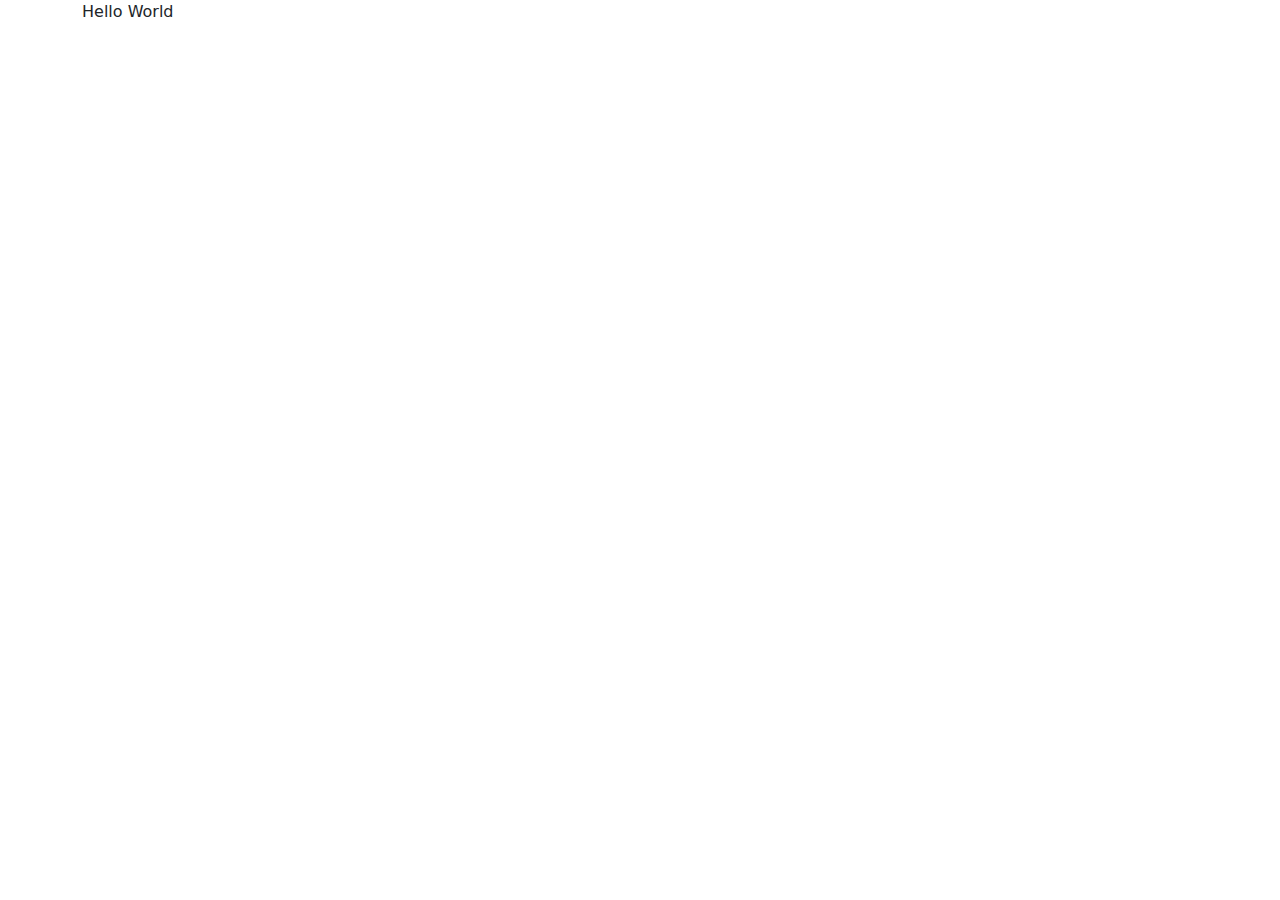
==== index.html @ d34d7aa8 "necessary files added" ====
<!DOCTYPE html>
<html lang="en">
<head>
  <meta charset="UTF-8">
  <meta http-equiv="X-UA-Compatible" content="IE=edge">
  <meta name="viewport" content="width=device-width, initial-scale=1.0">
  <title>Document</title>
  <!-- Bootstrap -->
  <link rel="stylesheet" href="./css/bootstrap.min.css">
  <!-- Custom style -->
  <link rel="stylesheet" href="./css/style.css">
  <link rel="stylesheet" href="./css/responsive.css">
</head>
<body>
  <div class="container">
    Hello World
  </div>














  <!-- jquery -->
  <!-- plugins -->
  <!-- bootstrap -->
  <script src="./js/bootstrap.bundle.min.js"></script>
  <!-- custom js -->
</body>
</html>
---- css/style.css ----
@import url('https://fonts.googleapis.com/css2?family=Montserrat:wght@100;200;300;400;500;600;700;800;900&display=swap');
:root{

}

/* ================================================================================================= Common Css */
/* section title */
/* product box */


/* ================================================================================================= Navigation */

/* ================================================================================================= Hero */


/* ================================================================================================= Offer */





/* ================================================================================================= Article */
---- css/responsive.css ----
@media(max-width:1023px){

}

@media(max-width:990px){
    
}
@media(max-width:767px){
    
}
@media(max-width:576px){
    
}
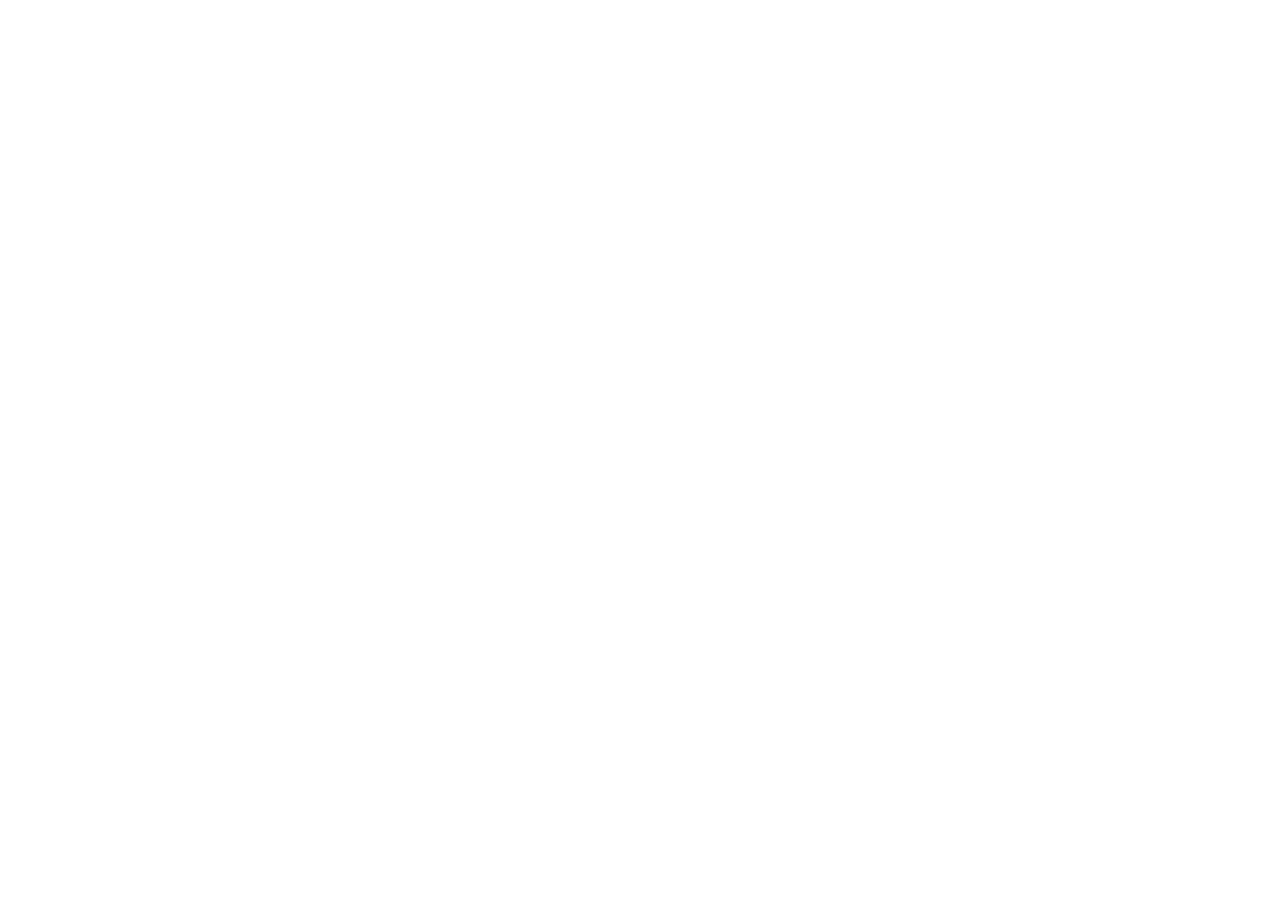
==== commit 23781105: "common section design" ====
--- a/index.html
+++ b/index.html
@@ -7,14 +7,20 @@
   <title>Document</title>
   <!-- Bootstrap -->
   <link rel="stylesheet" href="./css/bootstrap.min.css">
+  <!-- Font awesome -->
+  <link rel="stylesheet" href="https://cdnjs.cloudflare.com/ajax/libs/font-awesome/6.4.0/css/all.min.css" integrity="sha512-iecdLmaskl7CVkqkXNQ/ZH/XLlvWZOJyj7Yy7tcenmpD1ypASozpmT/E0iPtmFIB46ZmdtAc9eNBvH0H/ZpiBw==" crossorigin="anonymous" referrerpolicy="no-referrer" />
   <!-- Custom style -->
   <link rel="stylesheet" href="./css/style.css">
   <link rel="stylesheet" href="./css/responsive.css">
 </head>
 <body>
-  <div class="container">
-    Hello World
+ <div class="container mt-5">
+  <div class="row">
+    <div class="col-lg-3 col-md-6 col-12">
+      
+    </div>
   </div>
+ </div>
 
 
 
--- a/css/style.css
+++ b/css/style.css
@@ -1,11 +1,189 @@
 @import url('https://fonts.googleapis.com/css2?family=Montserrat:wght@100;200;300;400;500;600;700;800;900&display=swap');
 :root{
-
-}
-
+--primary-color: #555555;
+--backgraound-light-color: #eeefff;
+--default-orange: #fc4733;
+--default-blue: #2e3192;
+--para-color: #555555;
+--black: #000000;
+--btn-hover:#191818;
+--white:#fff;
+--section-title-color: #464646;
+
+
+}
+html{
+    font-size: 62.5%;
+
+}
+body{
+    margin: 0;
+    padding: 0;
+    font-family: 'Montserrat', sans-serif;
+    box-sizing: border-box;
+}
+h2{
+    font-size: 2.6rem;
+    font-weight: 700;
+
+}
+p{
+    font-size: 1.6rem;
+    color: var(--para-color);
+    font-weight: 400;
+    line-height: 2.4rem;
+
+}
+img{
+    max-width: 100%;
+    width: 100%;
+}
+a{
+    text-decoration: none;
+    color: var(--section-title-color);
+}
 /* ================================================================================================= Common Css */
+/* common button */
+.btn{
+    color: #fff;
+    font-weight: 400;
+    padding: 1.8rem 2.5rem;
+    background: var(--default-blue);
+    border: none;
+    border-radius: 0;
+    font-size: 1.4rem;
+    text-transform: uppercase;
+    display: inline-block;
+}
+
+.btn:hover{
+    background-color: var(--btn-hover);
+    color: #fff;
+}
+/* blog button */
 /* section title */
+.section-title{
+    position: relative;
+}
+.section-title:after {
+    position: absolute;
+    content: "";
+    width: 100%;
+    height: 1px;
+    background: #cccccc;
+    left: 0%;
+    top: 50%;
+}
+.section-title-content{
+    max-width: 55rem;
+    margin: 0 auto;
+    background: #fff;
+    z-index: 999;
+    position: relative;
+}
+.section-title-content h2 {
+    text-transform: uppercase;
+    font-size: 2.6rem;
+    font-weight: 700;
+    color: var(--section-title-color);
+}
+.section-title-content p{
+    font-size: 1.4rem;
+}
 /* product box */
+.product-image{
+    position: relative;
+}
+.product-badge {
+    background: orange;
+    height: 5.5rem;
+    width: 5.5rem;
+    color: #fff;
+    display: flex;
+    flex-direction: column;
+    align-items: center;
+    justify-content: center;
+    font-size: 1.4rem;
+    line-height: 2.6rem;
+    position: absolute;
+    top: 0;
+    left: 0;
+}
+.product-name h4 a {
+    font-size: 1.8rem;
+    font-weight: 500;
+}
+
+.product-details-container {
+    margin-top: 2.5rem;
+}
+
+.product-details {
+    margin-top: 1.5rem;
+}
+
+.product-details span {
+    font-size: 1.4rem;
+}
+
+.product-details h5 {
+    font-size: 1.4rem;
+    font-weight: 700;
+    color: #fc4733;
+}
+
+/* product overlay */
+.product-overlay {
+    position: absolute;
+    top: 0;
+    bottom: 0;
+    left: 0;
+    display: flex;
+    justify-content: 0;
+    width: 100%;
+    height: 100%;
+    background: #ffffffad;
+    visibility: hidden;
+    opacity: 0;
+    transition: .5s;
+   
+}
+
+
+
+.overlay-content {
+    width: 100%;
+    display: flex;
+    flex-direction: column;
+    align-items: center;
+    justify-content: center;
+}
+
+a.product-btn {
+    display: flex;
+    color: #fff;
+    background: var(--default-blue);
+    width: 120px;
+    height: 36px;
+    align-self: center;
+    align-items: center;
+    justify-content: center;
+    margin: .5rem 0;
+    z-index: 99;
+    transition: .3s;
+}
+a.product-btn.product-detail-btn{
+    background: #191818;
+}
+.product-box:hover .product-overlay{
+visibility: visible;
+opacity: 1;
+}
+.product-box:hover .product-badge{
+    visibility: hidden;
+    opacity: 0;
+
+}
 
 
 /* ================================================================================================= Navigation */
--- a/css/responsive.css
+++ b/css/responsive.css
@@ -2,7 +2,7 @@
 
 }
 
-@media(max-width:990px){
+@media(max-width:991px){
     
 }
 @media(max-width:767px){
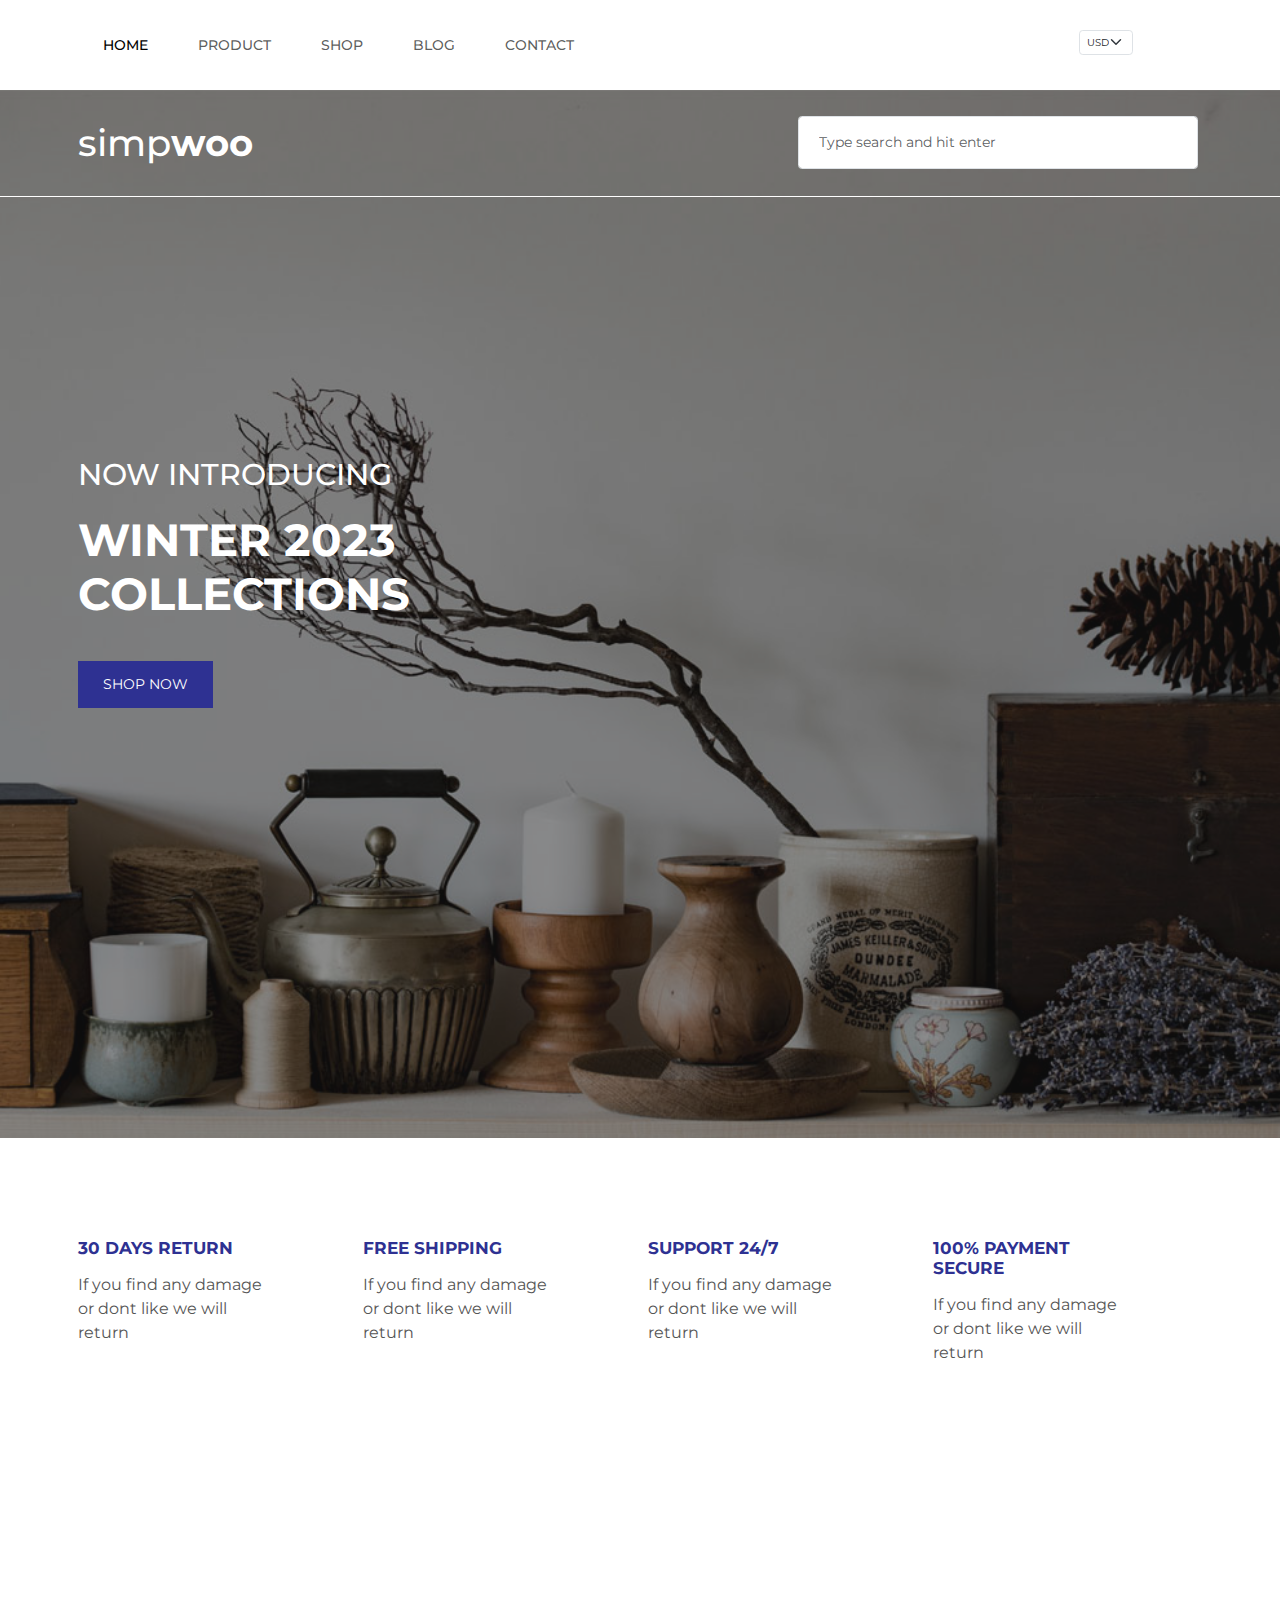
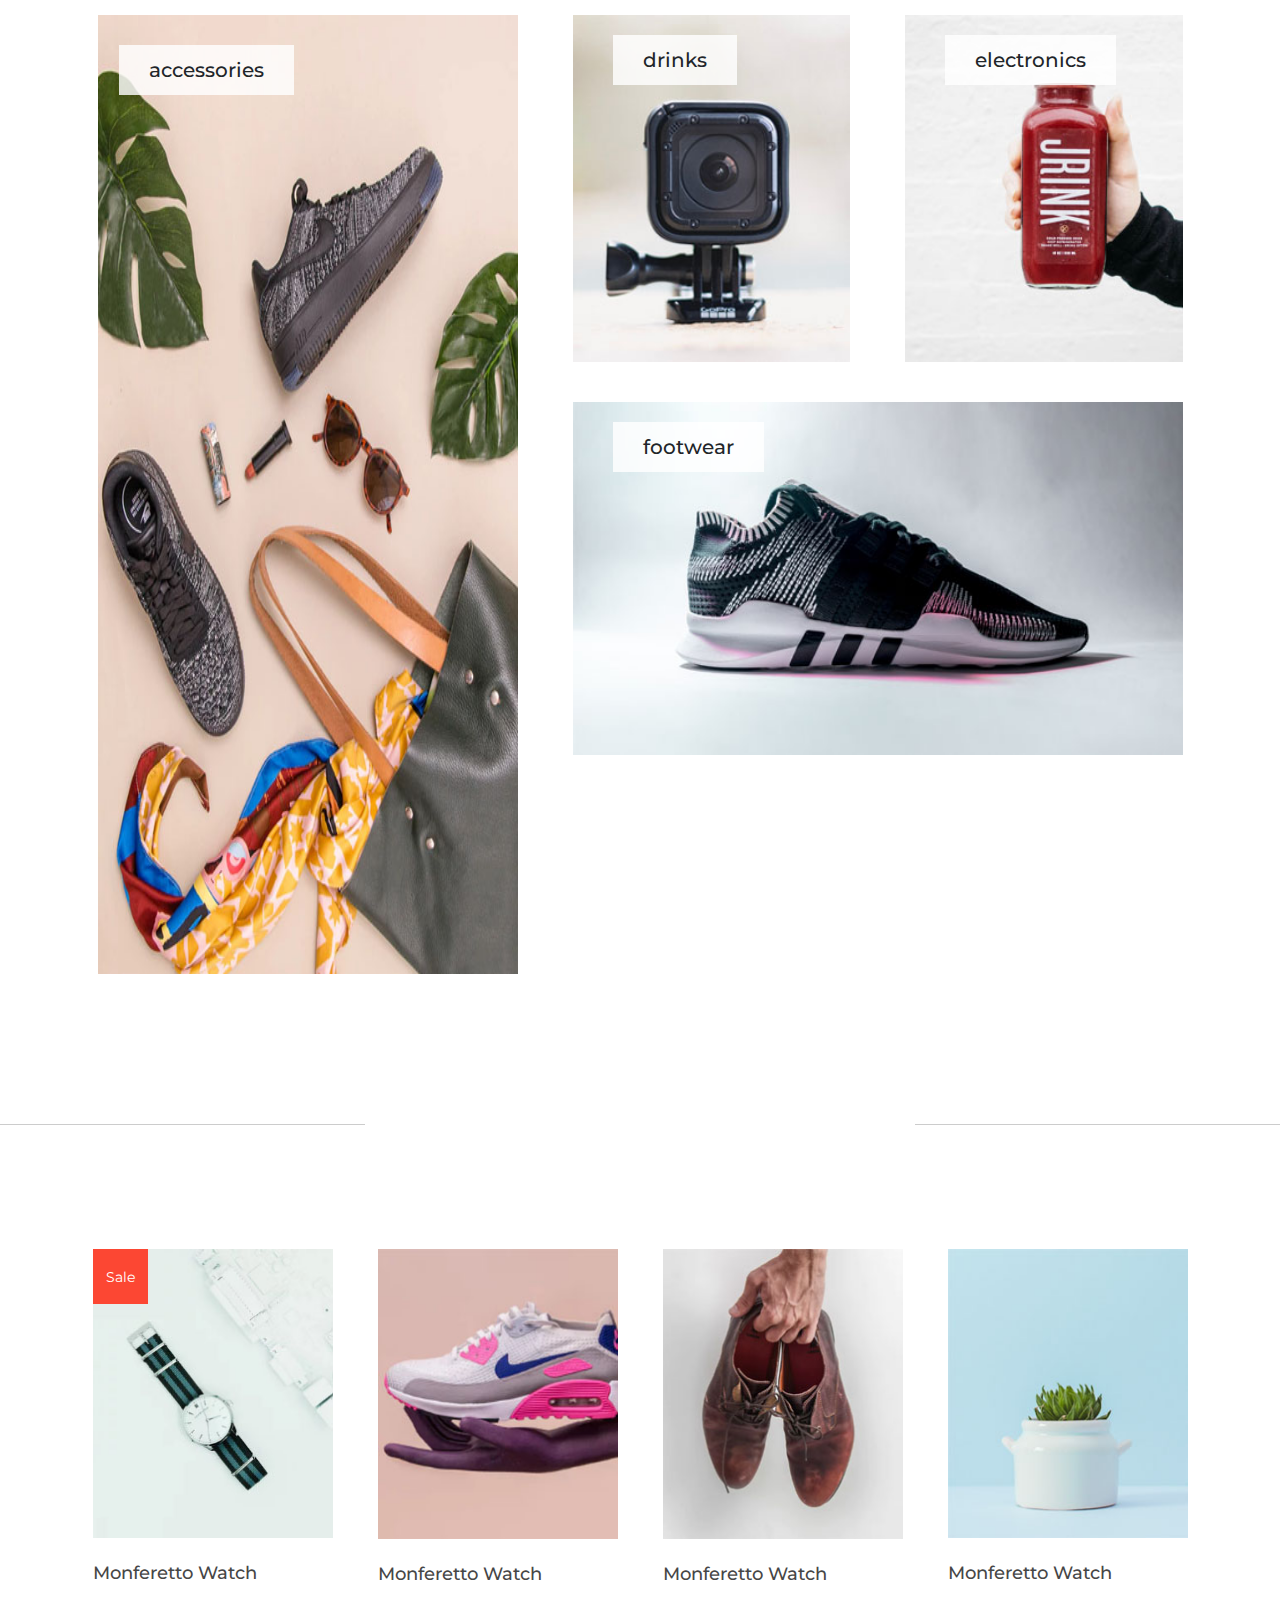
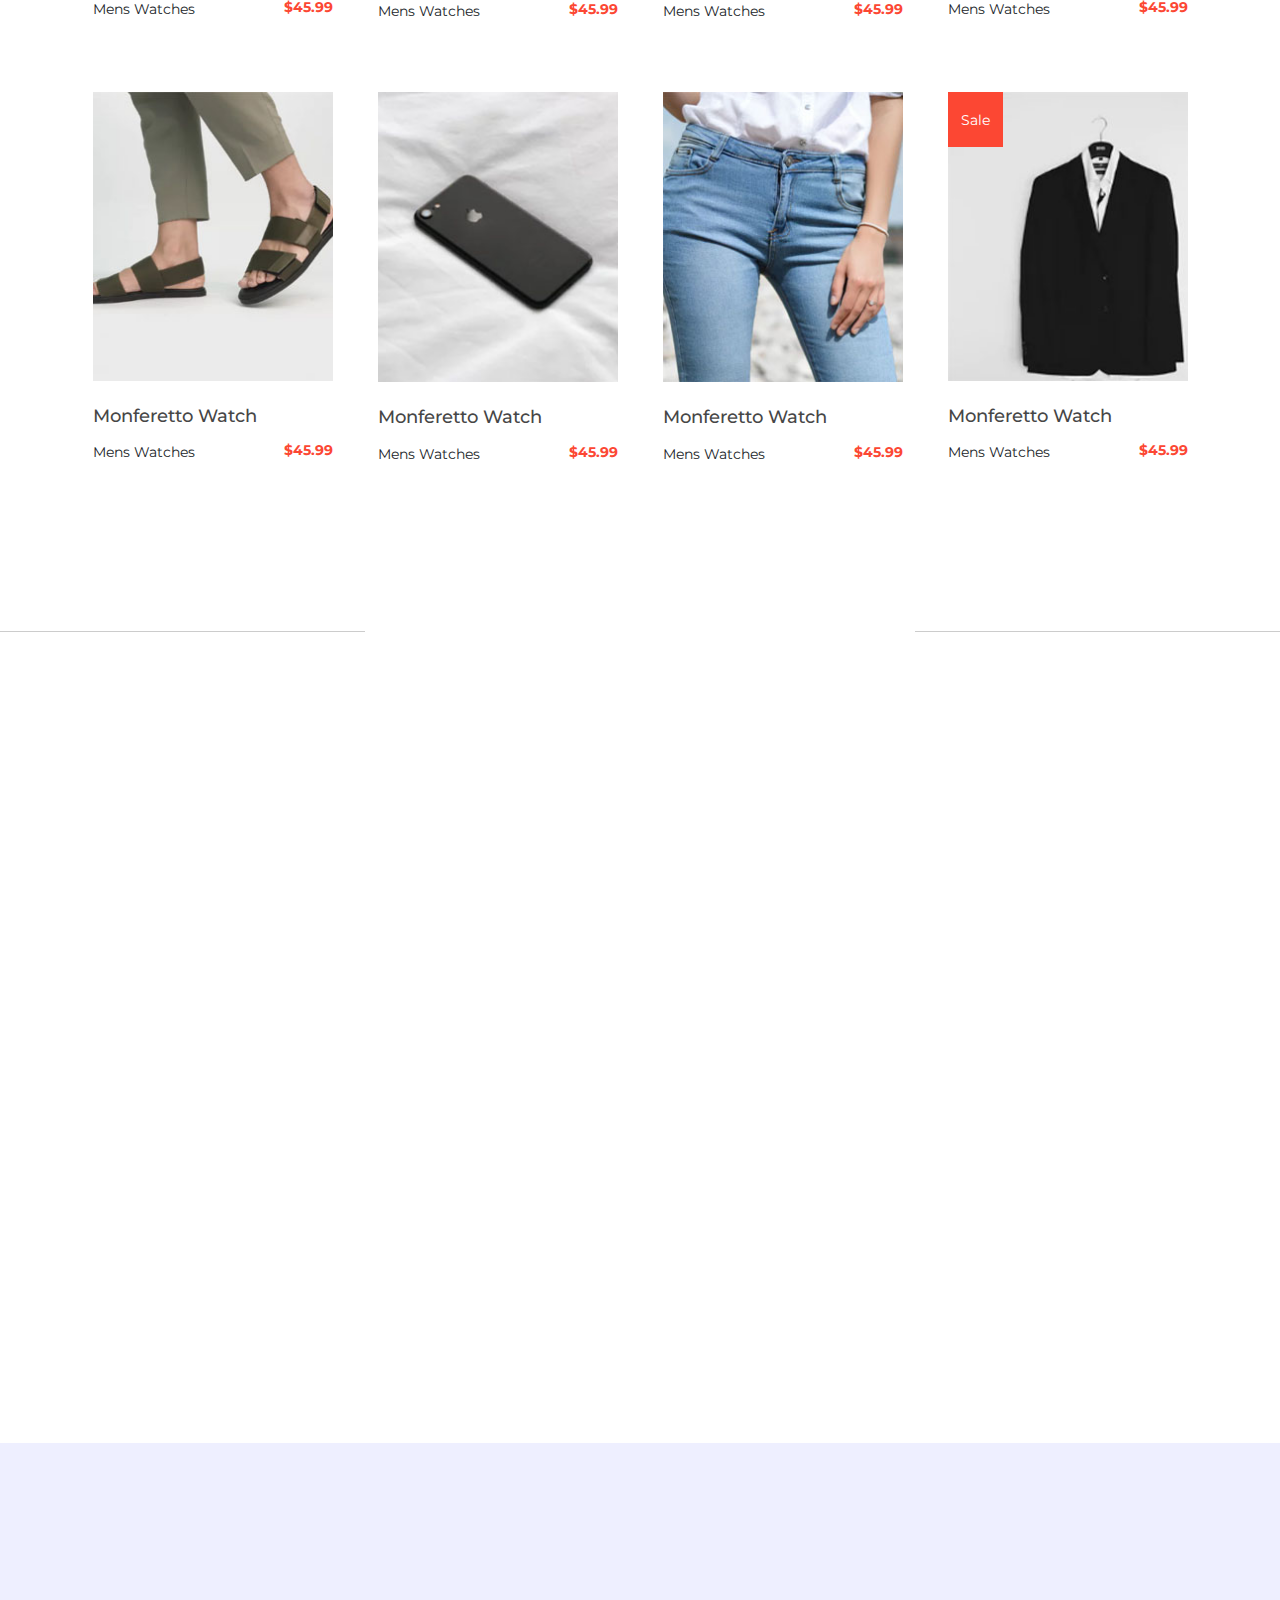
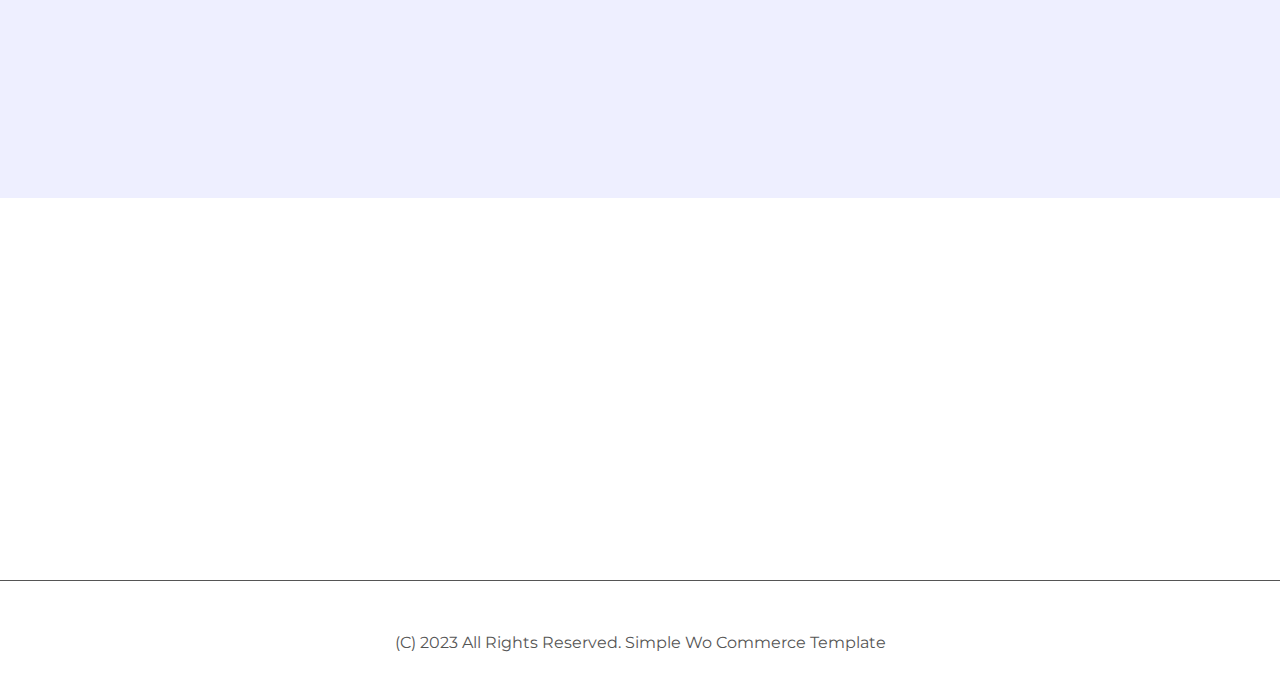
==== commit b5ab2df8: "home page done" ====
--- a/index.html
+++ b/index.html
@@ -9,25 +9,711 @@
   <link rel="stylesheet" href="./css/bootstrap.min.css">
   <!-- Font awesome -->
   <link rel="stylesheet" href="https://cdnjs.cloudflare.com/ajax/libs/font-awesome/6.4.0/css/all.min.css" integrity="sha512-iecdLmaskl7CVkqkXNQ/ZH/XLlvWZOJyj7Yy7tcenmpD1ypASozpmT/E0iPtmFIB46ZmdtAc9eNBvH0H/ZpiBw==" crossorigin="anonymous" referrerpolicy="no-referrer" />
+   <!-- animate -->
+   <link rel="stylesheet" href="./css/animate.min.css">
   <!-- Custom style -->
+ 
   <link rel="stylesheet" href="./css/style.css">
   <link rel="stylesheet" href="./css/responsive.css">
 </head>
 <body>
- <div class="container mt-5">
-  <div class="row">
-    <div class="col-lg-3 col-md-6 col-12">
-      
+  <header class="header">
+    <nav class="navbar navbar-expand-lg">
+      <div class="container header-container">
+        <div class="logo mobile-logo">
+          <a href="index.html">simp
+            <span>woo
+            </span>
+          </a>
+        </div>
+      
+        <button class="navbar-toggler" type="button" data-bs-toggle="offcanvas" data-bs-target="#offcanvasExample" aria-controls="navbarSupportedContent" aria-expanded="false" aria-label="Toggle navigation">
+          <span class="navbar-toggler-icon"></span>
+        </button>
+        <!-- Off canvus -->
+        <div class="offcanvas offcanvas-start" tabindex="-1" id="offcanvasExample" aria-labelledby="offcanvasExampleLabel">
+          <div class="offcanvas-header">
+            
+            <div class="logo canvas-logo">
+              <a href="index.html">simp
+                <span>woo
+                </span>
+              </a>
+            </div>
+            <button type="button" class="btn-close" data-bs-dismiss="offcanvas" aria-label="Close"></button>
+          </div> <!--canvas header end-->
+          <div class="offcanvas-body">
+            
+
+
+            <ul class="navbar-nav mb-2 mb-lg-0">
+              <li class="nav-item">
+                <a class="nav-link active" aria-current="page" href="#">Home</a>
+              </li>
+              <li class="nav-item">
+                <a class="nav-link" aria-current="page" href="#">product</a>
+              </li>
+              <li class="nav-item">
+                <a class="nav-link" aria-current="page" href="#">shop</a>
+              </li>
+              <li class="nav-item">
+                <a class="nav-link" aria-current="page" href="#">blog</a>
+              </li>
+              <li class="nav-item">
+                <a class="nav-link" aria-current="page" href="#">contact</a>
+              </li>
+             </ul>
+             <div class="menu-right">
+              <ul class="menu-right-links d-flex">
+                <li><a href="#">
+                  <form>
+                    <select class="form-select" aria-label="Default select example">
+                      <option selected>USD</option>
+                      <option value="1">BDT</option>
+                      <option value="2">EUR</option>
+                      <option value="3">INR</option>
+                    </select>
+                  </form>
+                </a></li>
+                <li><a href="#">
+                  <i class="fa-solid fa-user"></i>
+                </a></li>
+                <li><a href="#">
+                  <i class="fa-brands fa-gratipay" style="color: #dd59ad;"></i>
+                </a></li>
+                <li><a href="#">
+                  <i class="fa-solid fa-bag-shopping" style="color: #000000;"></i>
+                </a></li>
+              </ul>
+  
+             </div>
+            
+          </div> <!--off canvus body-->
+        </div>
+        <!-- Off canvus -->
+        
+      </div>
+    </nav>
+  </header>
+ 
+<!-- ==========Hero Section ================================================================================================================================== ===================================================================================================================================================================-->
+
+<section class="hero-section">
+  <div class="hero-top-section">
+    <div class="container">
+      <div class="hero-top d-flex justify-content-between flex-sm-column flex-md-row">
+        <div class="logo">
+          <a href="index.html">simp
+            <span>woo
+            </span>
+          </a>
+        </div>
+        <div class="search-widget">
+          <form>
+            <input class="form-control me-2" type="search" placeholder="Type search and hit enter" aria-label="Search">
+          </form>
+        </div>
+      </div> <!--hero top-->
+      </div> <!--container-->
+    </div><!--hero top section-->
+    <div class="hero-bottom">
+      <div class="container">
+        <div class="row">
+          <div class="col-lg-7 col-10">
+            <h2 class="wow animate__fadeInUp" data-wow-duration="1s">NOW INTRODUCING
+            </h2>
+            <h1 class="wow animate__fadeInUp" data-wow-duration="1.5s">WINTER 2023 COLLECTIONS
+            </h1>
+            <a class="wow animate__fadeInUp btn" data-wow-duration="1.8s" href="#" class="btn">Shop now
+            </a>
+          </div>
+        </div>
+      </div>
+    </div> 
+    <!--hero bottom-->
+  </div>
+  <!--container-->
+</section>
+
+<!-- ==========offer Section ================================================================================================================================== ===================================================================================================================================================================-->
+<section class="offer-section padding-up-down">
+  <div class="container">
+    <div class="row">
+      <div class="col-lg-3 col-md-6 col-12">
+        <div class="offer-content">
+          <h3>30 days return</h3>
+          <p>
+            If you find any damage or
+            dont like we will return
+          </p>
+        </div>
+      </div> <!--col-->
+      <div class="col-lg-3 col-md-6 col-12">
+        <div class="offer-content">
+          <h3>FREE SHIPPING</h3>
+          <p>
+            If you find any damage or
+            dont like we will return
+          </p>
+        </div>
+      </div> <!--col-->
+      <div class="col-lg-3 col-md-6 col-12">
+        <div class="offer-content">
+          <h3>SUPPORT 24/7
+          </h3>
+          <p>
+            If you find any damage or
+            dont like we will return
+          </p>
+        </div>
+      </div> <!--col-->
+      <div class="col-lg-3 col-md-6 col-12">
+        <div class="offer-content">
+          <h3>100% PAYMENT SECURE
+          </h3>
+          <p>
+            If you find any damage or
+            dont like we will return
+          </p>
+        </div>
+      </div> <!--col-->
+    </div> <!--row-->
+
+  </div>
+</section>
+
+<!-- ==========catagory Section ================================================================================================================================== ===================================================================================================================================================================-->
+<section class="catagory-section padding-up-down">
+  <div class="container">
+    <div class="row">
+      <div class="col-lg-5 col-md-6 col-12">
+        <div class="catagory-image-1">
+          <img src="./images/index.jpg" alt="">
+          <div class="catagory-name">
+            <span>accessories</span>
+          </div>
+        </div>
+        
+        
+      </div> <!--col-->
+      <div class="col-lg-7 col-12">
+        
+        <div class="row">
+          <div class="col-lg-6 col-12">
+            <div class="catagory-image-2">
+              <img src="./images/catagory-3.jpg" alt="">
+              <div class="catagory-name-2">
+                <span>drinks</span>
+              </div>
+            </div>
+
+          </div>
+          <div class="col-lg-6 col-12">
+            <div class="catagory-image-3">
+              <img src="./images/catagory-image-2.jpg" alt="">
+              <div class="catagory-name-3">
+                <span>electronics</span>
+              </div>
+            </div>
+            
+          </div>
+        </div><!--row-->
+        <div class="catagory-image-4">
+          <img src="./images/catagory-4.jpg" alt="">
+          <div class="catagory-name-4">
+            <span>footwear</span>
+          </div>
+        </div>
+      </div>
     </div>
   </div>
- </div>
-
-
-
-
-
-
-
+</section>
+
+
+<!-- ==========Items Section ================================================================================================================================== ===================================================================================================================================================================-->
+<section class="item-section">
+  <div class="section-title text-center">
+    <div class="section-title-content">
+      <h2 class="wow animate__fadeInUp" data-wow-duration="1.5s">top trending items of week</h2>
+    <p class="wow animate__fadeInUp" data-wow-duration="1.5s" data-wow-delay=".5s">check this weeks top selling items for sale</p>
+    </div>
+   </div> <!--section title-->
+   <div class="container">
+    <div class="row">
+      <div class="col-lg-3 col-md-4 col-sm-6">
+        <div class="product-box">
+          <div class="product-image">
+            <img src="./images/product-image/watch.jpg" alt="">
+            <div class="product-badge">
+              <span>
+                Sale
+              </span>
+              <i class="fa-solid fa-tag"></i>
+          </div> <!--badge-->
+           <!-- product overlay start -->
+         <div class="product-overlay">
+          <div class="overlay-content">
+            <a href="#" class="product-btn product-detail-btn">view more</a>
+            <a href="#" class="product-btn">Add to cart</a>
+          </div>
+         </div>
+         <!-- product overlay end -->
+          </div> <!--product image-->
+        
+          
+          <div class="product-details-container">
+            <div class="product-name">
+              <h4>
+                <a href="#">
+                  Monferetto Watch
+                </a>
+              </h4>
+            </div>
+            <div class="product-details d-flex justify-content-between">
+              <span>Mens Watches</span>
+              <h5>$45.99</h5>
+            </div>
+      
+          </div>
+        </div> <!--product box-->
+      </div> <!--col-->
+      <div class="col-lg-3 col-md-4 col-sm-6">
+        <div class="product-box">
+          <div class="product-image">
+            <img src="./images/product-image/shoe-in-hand.jpg" alt="">
+           
+           <!-- product overlay start -->
+         <div class="product-overlay">
+          <div class="overlay-content">
+            <a href="#" class="product-btn product-detail-btn">view more</a>
+            <a href="#" class="product-btn">Add to cart</a>
+          </div>
+         </div>
+         <!-- product overlay end -->
+          </div> <!--product image-->
+        
+          
+          <div class="product-details-container">
+            <div class="product-name">
+              <h4>
+                <a href="#">
+                  Monferetto Watch
+                </a>
+              </h4>
+            </div>
+            <div class="product-details d-flex justify-content-between">
+              <span>Mens Watches</span>
+              <h5>$45.99</h5>
+            </div>
+      
+          </div>
+        </div> <!--product box-->
+      </div> <!--col-->
+      <div class="col-lg-3 col-md-4 col-sm-6">
+        <div class="product-box">
+          <div class="product-image">
+            <img src="./images/product-image/shoe.jpg" alt="">
+            
+           <!-- product overlay start -->
+         <div class="product-overlay">
+          <div class="overlay-content">
+            <a href="#" class="product-btn product-detail-btn">view more</a>
+            <a href="#" class="product-btn">Add to cart</a>
+          </div>
+         </div>
+         <!-- product overlay end -->
+          </div> <!--product image-->
+        
+          
+          <div class="product-details-container">
+            <div class="product-name">
+              <h4>
+                <a href="#">
+                  Monferetto Watch
+                </a>
+              </h4>
+            </div>
+            <div class="product-details d-flex justify-content-between">
+              <span>Mens Watches</span>
+              <h5>$45.99</h5>
+            </div>
+      
+          </div>
+        </div> <!--product box-->
+      </div> <!--col-->
+      <div class="col-lg-3 col-md-4 col-sm-6">
+        <div class="product-box">
+          <div class="product-image">
+            <img src="./images/product-image/plant.jpg" alt="">
+            
+           <!-- product overlay start -->
+         <div class="product-overlay">
+          <div class="overlay-content">
+            <a href="#" class="product-btn product-detail-btn">view more</a>
+            <a href="#" class="product-btn">Add to cart</a>
+          </div>
+         </div>
+         <!-- product overlay end -->
+          </div> <!--product image-->
+        
+          
+          <div class="product-details-container">
+            <div class="product-name">
+              <h4>
+                <a href="#">
+                  Monferetto Watch
+                </a>
+              </h4>
+            </div>
+            <div class="product-details d-flex justify-content-between">
+              <span>Mens Watches</span>
+              <h5>$45.99</h5>
+            </div>
+      
+          </div>
+        </div> <!--product box-->
+      </div> <!--col-->
+      <div class="col-lg-3 col-md-4 col-sm-6">
+        <div class="product-box">
+          <div class="product-image">
+            <img src="./images/product-image/sandel.jpg" alt="">
+            
+           <!-- product overlay start -->
+         <div class="product-overlay">
+          <div class="overlay-content">
+            <a href="#" class="product-btn product-detail-btn">view more</a>
+            <a href="#" class="product-btn">Add to cart</a>
+          </div>
+         </div>
+         <!-- product overlay end -->
+          </div> <!--product image-->
+        
+          
+          <div class="product-details-container">
+            <div class="product-name">
+              <h4>
+                <a href="#">
+                  Monferetto Watch
+                </a>
+              </h4>
+            </div>
+            <div class="product-details d-flex justify-content-between">
+              <span>Mens Watches</span>
+              <h5>$45.99</h5>
+            </div>
+      
+          </div>
+        </div> <!--product box-->
+      </div> <!--col-->
+      <div class="col-lg-3 col-md-4 col-sm-6">
+        <div class="product-box">
+          <div class="product-image">
+            <img src="./images/product-image/iphone.jpg" alt="">
+            
+           <!-- product overlay start -->
+         <div class="product-overlay">
+          <div class="overlay-content">
+            <a href="#" class="product-btn product-detail-btn">view more</a>
+            <a href="#" class="product-btn">Add to cart</a>
+          </div>
+         </div>
+         <!-- product overlay end -->
+          </div> <!--product image-->
+        
+          
+          <div class="product-details-container">
+            <div class="product-name">
+              <h4>
+                <a href="#">
+                  Monferetto Watch
+                </a>
+              </h4>
+            </div>
+            <div class="product-details d-flex justify-content-between">
+              <span>Mens Watches</span>
+              <h5>$45.99</h5>
+            </div>
+      
+          </div>
+        </div> <!--product box-->
+      </div> <!--col-->
+      <div class="col-lg-3 col-md-4 col-sm-6">
+        <div class="product-box">
+          <div class="product-image">
+            <img src="./images/product-image/denim.jpg" alt="">
+            
+           <!-- product overlay start -->
+         <div class="product-overlay">
+          <div class="overlay-content">
+            <a href="#" class="product-btn product-detail-btn">view more</a>
+            <a href="#" class="product-btn">Add to cart</a>
+          </div>
+         </div>
+         <!-- product overlay end -->
+          </div> <!--product image-->
+        
+          
+          <div class="product-details-container">
+            <div class="product-name">
+              <h4>
+                <a href="#">
+                  Monferetto Watch
+                </a>
+              </h4>
+            </div>
+            <div class="product-details d-flex justify-content-between">
+              <span>Mens Watches</span>
+              <h5>$45.99</h5>
+            </div>
+      
+          </div>
+        </div> <!--product box-->
+      </div> <!--col-->
+      <div class="col-lg-3 col-md-4 col-sm-6">
+        <div class="product-box">
+          <div class="product-image">
+            <img src="./images/product-image/black-coat.jpg" alt="">
+            <div class="product-badge">
+              <span>
+                Sale
+              </span>
+              <i class="fa-solid fa-tag"></i>
+          </div> <!--badge-->
+           <!-- product overlay start -->
+         <div class="product-overlay">
+          <div class="overlay-content">
+            <a href="#" class="product-btn product-detail-btn">view more</a>
+            <a href="#" class="product-btn">Add to cart</a>
+          </div>
+         </div>
+         <!-- product overlay end -->
+          </div> <!--product image-->
+        
+          
+          <div class="product-details-container">
+            <div class="product-name">
+              <h4>
+                <a href="#">
+                  Monferetto Watch
+                </a>
+              </h4>
+            </div>
+            <div class="product-details d-flex justify-content-between">
+              <span>Mens Watches</span>
+              <h5>$45.99</h5>
+            </div>
+      
+          </div>
+        </div> <!--product box-->
+      </div> <!--col-->
+    </div> <!--row-->
+
+   </div> <!--container-->
+</section>
+
+<!-- ==========catagory Section ================================================================================================================================== ===================================================================================================================================================================-->
+<section class="article-section padding-up-down">
+  <div class="section-title text-center">
+    <div class="section-title-content">
+      <h2 class="wow animate__fadeInUp" data-wow-duration="1.5s">recent articles from blog</h2>
+    <p class="wow animate__fadeInUp" data-wow-duration="1.5s" data-wow-delay=".5s">check this weeks top selling items for sale</p>
+    </div>
+   </div> <!--section title-->
+   <div class="container">
+    <div class="row">
+      <div class="col-lg-6 col-12">
+      
+        <div class="wow animate__slideInLeft article-container d-flex align-content-center"
+        data-wow-duration="1.5s">
+          <div class="article-image flex-shrink-0">
+            <img src="./images/article-1.jpg" alt="article">
+  
+          </div>
+          <div class="article-content flex-grow-1 ms-3">
+            <h4>
+              <a href="blog.html">
+                Introducing 2018 Summer
+              Selectins for girls
+              </a>
+            </h4>
+            <p>
+              Lorem Ipsum is simply dummy text of the printing and typesetting industry. Lorem Ipsum...
+  
+            </p>
+            <small>By Admin / April 5,2023</small>
+  
+          </div>
+        </div> <!--article container-->
+      </div> <!--col-->
+      <div class="col-lg-6 col-12">
+      
+        <div class="wow animate__slideInRight article-container d-flex align-content-center"
+        data-wow-duration="1.5s">
+          <div class="article-image flex-shrink-0">
+            <img src="./images/article-2.jpg" alt="article">
+  
+          </div>
+          <div class="article-content flex-grow-1 ms-3">
+            <h4>
+              <a href="blog.html">
+                Introducing 2018 Summer
+              Selectins for girls
+              </a>
+            </h4>
+            <p>
+              Lorem Ipsum is simply dummy text of the printing and typesetting industry. Lorem Ipsum...
+  
+            </p>
+            <small>By Admin / April 5,2023</small>
+  
+          </div>
+        </div> <!--article container-->
+      </div> <!--col-->
+      <div class="col-lg-6 col-12">
+      
+        <div class="wow animate__slideInLeft article-container d-flex align-content-center"
+        data-wow-duration="1.5s">
+          <div class="article-image flex-shrink-0">
+            <img src="./images/article-3.jpg" alt="article">
+  
+          </div>
+          <div class="article-content flex-grow-1 ms-3">
+            <h4>
+              <a href="blog.html">
+                Introducing 2018 Summer
+              Selectins for girls
+              </a>
+            </h4>
+            <p>
+              Lorem Ipsum is simply dummy text of the printing and typesetting industry. Lorem Ipsum...
+  
+            </p>
+            <small>By Admin / April 5,2023</small>
+  
+          </div>
+        </div> <!--article container-->
+      </div> <!--col-->
+      <div class="col-lg-6 col-12">
+      
+        <div class="wow animate__slideInRight article-container d-flex align-content-center"
+        data-wow-duration="1.5s">
+          <div class="article-image flex-shrink-0">
+            <img src="./images/article-4.jpg" alt="article">
+  
+          </div>
+          <div class="article-content flex-grow-1 ms-3">
+            <h4>
+              <a href="blog.html">
+                Introducing 2018 Summer
+              Selectins for girls
+              </a>
+            </h4>
+            <p>
+              Lorem Ipsum is simply dummy text of the printing and typesetting industry. Lorem Ipsum...
+  
+            </p>
+            <small>By Admin / April 5,2023</small>
+  
+          </div>
+        </div> <!--article container-->
+      </div> <!--col-->
+
+    </div> <!--row-->
+    
+
+   </div><!--container-->
+</section>
+
+<!-- ==========News letter Section ================================================================================================================================== ===================================================================================================================================================================-->
+<section class="news-letter text-center">
+ <div class="container">
+  <div class="row">
+    <div class="col-lg-5 col-md-9 col-12 mx-auto">
+      <div class="news-letter-content">
+        <h3 class="wow animate__fadeInUp" data-wow-duration="1.5s">Join Our Newsletter</h3>
+        <h4 class="wow animate__fadeInUp" data-wow-duration="1.9s">And Get Notified For Updates</h4>
+        <form class="news-letter-form d-flex wow animate__fadeInUp" data-wow-duration="2.4s">
+          <input type="email" class="form-control" id="exampleFormControlInput1" placeholder="Enter your email">
+          <a href="#" class="btn">Submit</a>
+        </form>
+    </div>
+  </div>
+  </div> <!--content-->
+ </div> <!--container-->
+</section>
+
+<!-- ==========Items Section ================================================================================================================================== ===================================================================================================================================================================-->
+
+<footer class="footer">
+  <div class="container">
+    <div class="footer top">
+      <div class="footer-widget widget-1">
+        <div class="footer-heading">
+          <h4 class="wow animate__fadeInUp" data-wow-duration="1.5s">Contact Us
+          </h4>
+        </div>
+        <div class="footer-paragraph">
+          <p class="wow animate__fadeInUp" data-wow-duration="1.5s">
+            Lorem Ipsum is simply dummy text of the printing and types etting industry. types etting industry. Lorem Ipsum has been the Ipsum has been the industry's standard dummy text ever  the 1500s...
+          </p>
+        </div>
+      </div>  <!--widget 1-->
+      <div class="footer-widget widget-2">
+        <div class="footer-heading">
+          <h4 class="wow animate__fadeInUp" data-wow-duration="1.5s">opening hours
+          </h4>
+        </div>
+        <ul class="footer-widget-2-lists">
+          <li class="wow animate__fadeInUp" data-wow-duration="1s">
+            Mon - Fri: 7am - 10pm</li>
+          <li class="wow animate__fadeInUp" data-wow-duration="2s">​​Saturday: 8am - 10pm</li>
+          <li class="wow animate__fadeInUp" data-wow-duration="2s">​Sunday: 8am - 11pm</li>
+        </ul>
+        
+
+      </div><!--widget 2-->
+      <div class="footer-widget widget-3">
+        <div class="footer-heading">
+          <h4 class="wow animate__fadeInUp" data-wow-duration="1.5s">Help & support
+          </h4>
+        </div>
+        <ul class="footer-widget-2-lists">
+          <li class="wow animate__fadeInUp" data-wow-duration="1s">
+            Shipping & Returns
+          </li>
+          <li class="wow animate__fadeInUp" data-wow-duration="2s">​Privacy Policy</li>
+          <li class="wow animate__fadeInUp" data-wow-duration="2s">FAQ’s</li>
+        </ul>
+
+
+        
+
+      </div><!--widget 3-->
+      <div class="footer-widget widget-4">
+        <div class="footer-heading">
+          <h4 class="wow animate__fadeInUp" data-wow-duration="1.5s">live support
+          </h4>
+        </div>
+        <ul class="footer-widget-2-lists">
+          <li class="wow animate__fadeInUp" data-wow-duration="1s">
+            <h5>Call : 800 1234 56789
+            </h5></li>
+          <li class="wow animate__fadeInUp" data-wow-duration="2s">​info@mywebsite.com</li>
+          
+        </ul>
+
+      </div><!--widget 4-->
+      
+    </div> <!--top--> 
+    
+   
+  </div> 
+  <!--container-->
+  <div class="footer-bottom text-sm-start text-lg-center">
+    <p>(C) 2023 All Rights Reserved. Simple Wo Commerce Template</p>
+  </div> 
+  <!--bottom-->
+</footer>
 
 
 
@@ -36,9 +722,13 @@
 
 
   <!-- jquery -->
+  <script src="./js/jquery.min.js"></script>
   <!-- plugins -->
+  <!-- wow -->
+  <script src="./js/plugins/wow.min.js"></script>
   <!-- bootstrap -->
   <script src="./js/bootstrap.bundle.min.js"></script>
   <!-- custom js -->
+  <script src="./js/main.js"></script>
 </body>
 </html>--- a/css/style.css
+++ b/css/style.css
@@ -21,6 +21,8 @@
     padding: 0;
     font-family: 'Montserrat', sans-serif;
     box-sizing: border-box;
+    overflow-x: hidden;
+    
 }
 h2{
     font-size: 2.6rem;
@@ -38,16 +40,29 @@
     max-width: 100%;
     width: 100%;
 }
+ul li{
+    list-style-type: none;
+}
 a{
     text-decoration: none;
     color: var(--section-title-color);
+    transition: .3s;
+}
+a:hover{
+    color: var(--default-blue);
+}
+.side-space{
+    padding: 0 6.5rem;
+}
+.padding-up-down{
+   padding: 10rem 0; 
 }
 /* ================================================================================================= Common Css */
 /* common button */
 .btn{
     color: #fff;
     font-weight: 400;
-    padding: 1.8rem 2.5rem;
+    padding: 1.3rem 2.5rem;
     background: var(--default-blue);
     border: none;
     border-radius: 0;
@@ -64,6 +79,7 @@
 /* section title */
 .section-title{
     position: relative;
+    margin-bottom: 6rem;
 }
 .section-title:after {
     position: absolute;
@@ -91,11 +107,14 @@
     font-size: 1.4rem;
 }
 /* product box */
+.product-box {
+    margin: 3.5rem 1.5rem;
+}
 .product-image{
     position: relative;
 }
 .product-badge {
-    background: orange;
+    background: var(--default-orange);
     height: 5.5rem;
     width: 5.5rem;
     color: #fff;
@@ -160,6 +179,7 @@
 }
 
 a.product-btn {
+    font-size: 1.5rem;
     display: flex;
     color: #fff;
     background: var(--default-blue);
@@ -174,6 +194,8 @@
 }
 a.product-btn.product-detail-btn{
     background: #191818;
+   
+
 }
 .product-box:hover .product-overlay{
 visibility: visible;
@@ -187,14 +209,320 @@
 
 
 /* ================================================================================================= Navigation */
-
+header.header {
+    height: 9rem;
+    position: relative;
+   
+   
+}
+button.navbar-toggler {
+    position: absolute;
+    right: 2rem;
+    top: 2.5rem;
+}
+
+.navbar-nav{
+    margin-right: auto;
+    padding: 2.5rem 0;
+}
+
+
+
+
+li.nav-item {
+    padding: 0 2rem;
+}
+
+a.nav-link {
+    font-size: 1.4rem;
+    text-transform: uppercase;
+    transition: .3s;
+    font-weight: 500;
+}
+a.nav-link:hover{
+    color: var(--default-blue);
+
+
+}
+
+/* menu right */
+.menu-right {
+    padding: 2.5rem 0;
+}
+.menu-right ul li{
+    margin: 0 1rem;
+}
+.menu-right.form-select{
+    font-size: 1.6rem;
+}
+.menu-right.form-select:focus{
+    border-color: #86b6fe00;
+    outline: 0;
+    box-shadow: 0 0 0 0.25rem rgba(13,110,253,0);
+}
+i.fa-solid.fa-user,
+i.fa-brands.fa-gratipay,
+i.fa-solid.fa-bag-shopping {
+    font-size: 2rem;
+}
 /* ================================================================================================= Hero */
-
-
-/* ================================================================================================= Offer */
-
-
+.hero-section{
+    background-image: url('../images/hero-bg.jpg');
+    position: relative;
+    background-position: bottom center;
+    background-repeat: no-repeat;
+    background-size: cover;
+    color: #fff;
+}
+section.hero-section:after {
+    position: absolute;
+    content: "";
+    top: 0;
+    bottom: 0;
+    left: 0;
+    right: 0;
+    width: 100%;
+    height: 100%;
+    background: #181717;
+    opacity: .5;
+  
+}
+.logo a {
+    font-size: 3.7rem;
+    font-weight: 500;
+    color: #fff;
+}
+.canvas-logo a{
+    color: var(--default-blue);
+    
+}
+.mobile-logo{
+    visibility: hidden;
+    opacity: 0;
+    display: none;
+
+
+}
+.mobile-logo a{
+    color: var(--default-blue);
+}
+
+.logo a span {
+    font-weight: 700;
+    margin-left: -1rem;
+}
+.hero-top-section {
+    padding: 2.5rem 0;
+    z-index: 99;
+    position: relative;
+    border-bottom: 1px solid #fff;
+}
+
+
+.search-widget {
+    align-self: center;
+}
+
+.search-widget input.form-control {
+    font-size: 1.4rem;
+    padding: 1.5rem 2rem;
+    width: 40rem;
+    /* max-width: 56rem; */
+}
+
+/* hero bottom------------------- */
+.hero-bottom {
+    padding: 26rem 0 43rem 0;
+    z-index: 99;
+    position: relative;
+}
+
+.hero-bottom h2 {
+    font-size: 3rem;
+    font-weight: 500;
+    /* margin: 1.5rem; */
+}
+
+.hero-bottom h1 {
+    font-size: clamp(3rem,3.9vw,4.5rem);
+    font-weight: 700;
+    margin: 2rem 0 4rem 0;
+}
+
+/* ================================================================================================= Offer ================================================*/
+.offer-content{
+    padding: 0 7.5rem 0 0rem;
+    margin-bottom: 3rem;
+    animation: fadeInUp;
+    animation-duration: 2s;
+}
+.offer-content h3{
+color: var(--default-blue);
+font-size: clamp(1.2rem,16vw,1.7rem);
+margin-bottom: 1.5rem;
+font-weight: 700;
+text-transform: uppercase;
+}
+
+
+/* ================================================================================================= catagory */
+section.catagory-section img {
+    padding: 2rem 2rem;
+}
+.catagory-image-1 img {
+    height: 111vh;
+}
+.catagory-image-1,
+.catagory-image-2,
+.catagory-image-3,
+.catagory-image-4 {
+    position: relative;
+}
+
+.catagory-name {
+    position: absolute;
+    top: 5%;
+    left: 9%;
+    background: #ffffffcf;
+    font-size: 2rem;
+    padding: 1rem 3rem;
+    font-weight: 500;
+
+}
+.catagory-name-2,
+.catagory-name-3{
+    position: absolute;
+    top: 4rem;
+    left: 6rem;
+    background: #ffffffcf;
+    font-size: 2rem;
+    padding: 1rem 3rem;
+    font-weight: 500;
+
+}
+.catagory-name-4{
+    position: absolute;
+    top: 4rem;
+    left: 6rem;
+    background: #ffffffcf;
+    font-size: 2rem;
+    padding: 1rem 3rem;
+    font-weight: 500;
+}
 
 
 
 /* ================================================================================================= Article */
+.article-container {
+    padding: 4.5rem 2rem;
+}
+.article-content h4 {
+    font-size: 1.6rem;
+    line-height: 3rem;
+    font-weight: 700;
+   
+}
+
+.article-content p {
+    line-height: 3rem;
+    font-size: 1.6rem;
+    margin: 1rem 0;
+}
+
+.article-content small {
+    font-size: 1.4rem;
+    color: var(--default-blue);
+}
+
+.article-content {
+    padding: 0 0rem 0 2rem;
+}
+
+/* ================================================================================================= News letter*/
+.news-letter{
+    background-color: var(--backgraound-light-color);
+    padding: 8rem 0 10rem 0;
+}
+form.news-letter-form {
+    
+    gap: 2rem;
+    
+}
+
+
+
+form.news-letter-form input {
+    display: inline-block;
+    font-size: 1.6rem;
+    padding: 0 3rem 0 3rem;
+   
+}
+
+.news-letter-content.text-center {
+    display: flex;
+    flex-direction: column;
+    justify-content: center;
+    align-items: center;
+}
+
+.news-letter-content h3 {
+    font-size: clamp(2.5rem,2.7vw,2.8rem);
+    font-weight: 400;
+}
+
+
+
+.news-letter-content h4 {
+    font-size: clamp(2.5rem,2.7vw,2.9rem);
+    font-weight: 400;
+    margin: 2rem 0 4rem 0;
+}
+/* ================================================================================================= Footer*/
+.footer-widget {
+    /* margin: 0 3rem 0 0; */
+    padding: 0 1rem 0 2rem;
+}
+.widget-2,
+.widget-4,
+.widget-3{
+    margin-left: 3rem;
+}
+ 
+.footer-heading h4 {
+    font-size: 2rem;
+    font-weight: 400;
+}
+
+.footer.top {
+    padding: 6rem 0;
+    display: grid;
+    grid-template-columns: repeat(4,1fr);
+    justify-content: center;
+}
+
+
+.footer-heading {
+    margin: 4rem 0 2rem 0;
+}
+ul.footer-widget-2-lists {
+    margin-left: -2rem;
+    font-size: 1.6rem;
+    margin-bottom: 0rem;
+}
+
+ul.footer-widget-2-lists li {
+    margin-bottom: 1.5rem;
+}
+.widget-4 h5{
+    font-weight: bold;
+}
+/* footer bottom */
+.footer-bottom.text-sm-start.text-lg-center {
+    border-top: 1px solid var(--para-color);
+    
+    padding: 2rem 0;
+}
+
+.footer-bottom.text-sm-start.text-lg-center p {
+    margin-top: 3rem;
+}--- a/css/responsive.css
+++ b/css/responsive.css
@@ -3,11 +3,104 @@
 }
 
 @media(max-width:991px){
+   
+    .padding-up-down{
+        padding: 8rem 0; 
+     }
+     .mobile-logo{
+        padding-top: 1rem;
+        visibility: visible;
+        opacity: 1;
+        display: block;
+    }
+/* ctagory---------------- */
+.catagory-section{
+    display: none;
+}
+    /* Footer===================== */
+    .footer.top {
+        padding: 6rem 0;
+        display: grid;
+        grid-template-columns: repeat(auto-fit,minmax(350px,1fr));
+    }
+    .widget-2,
+.widget-4,
+.widget-3{
+    margin-left: 0rem;
+}
+}
+@media(max-width:768px){
+/* common css------------------------------ */
+.side-space{
+    padding: 0 2rem;
+}
+.padding-up-down{
+    padding: 6rem 0; 
+ }
+
+
+
+/* header------------------------------------ */
+    header.header{
+        padding: 0 3rem;
+    } 
+    .search-widget {
+        margin-top: 0rem;
+    }
+    .canvas-logo{
+        visibility: visible;
+        opacity: 1;
+    }
+    .mobile-logo{
+        padding-top: 1rem;
+        visibility: visible;
+        opacity: 1;
+        display: block;
+    }
+    ul.navbar-nav li {
+        margin: 1.5rem 0;
+    }
+    /* hero section =============== */
+    .hero-top{
+        text-align: center;
+        flex-direction: column;
+    }
+    .search-widget {
+        margin-top: 2rem;
+    }
+    .search-widget input.form-control {
+        font-size: 1.4rem;
+        padding: 1.5rem 2rem;
+        width: 30rem;
+        /* max-width: 56rem; */
+    }
     
-}
-@media(max-width:767px){
-    
+    .hero-bottom {
+        padding: 9rem 0 18rem 0;
+        
+    }
+
+    /* Catagory------------------------ */
+    section.catagory-section img {
+        padding: 2rem 2rem;
+        height: 31rem;
+        width: 50rem;
+    }
+    /* Article--------------------------------------------------- */
+
+    .article-content{
+        padding-right: 0;
+    }
+
+    /* newsletter---------------------------------- */
+   
 }
 @media(max-width:576px){
-    
+    .article-container {
+        flex-direction: column;
+    }
+    .article-content{
+        padding-left: 0;
+    }
+   
 }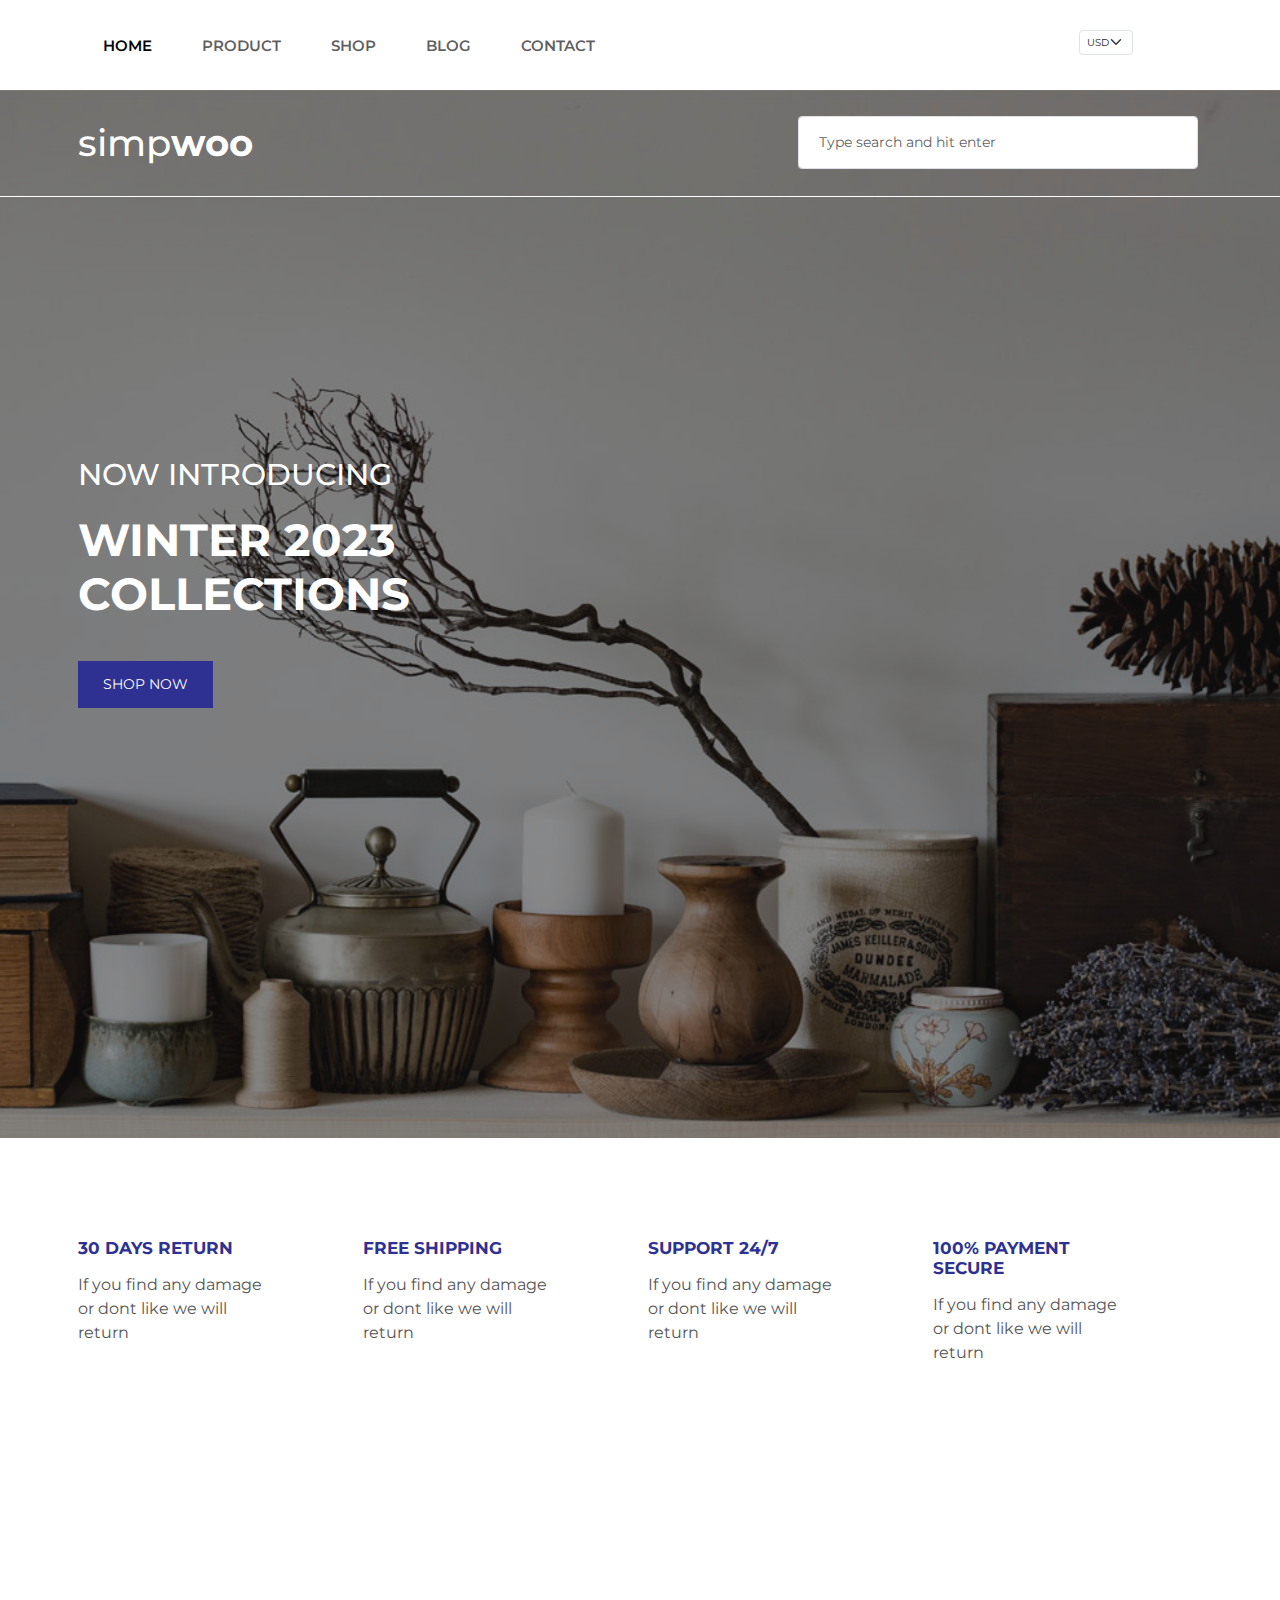
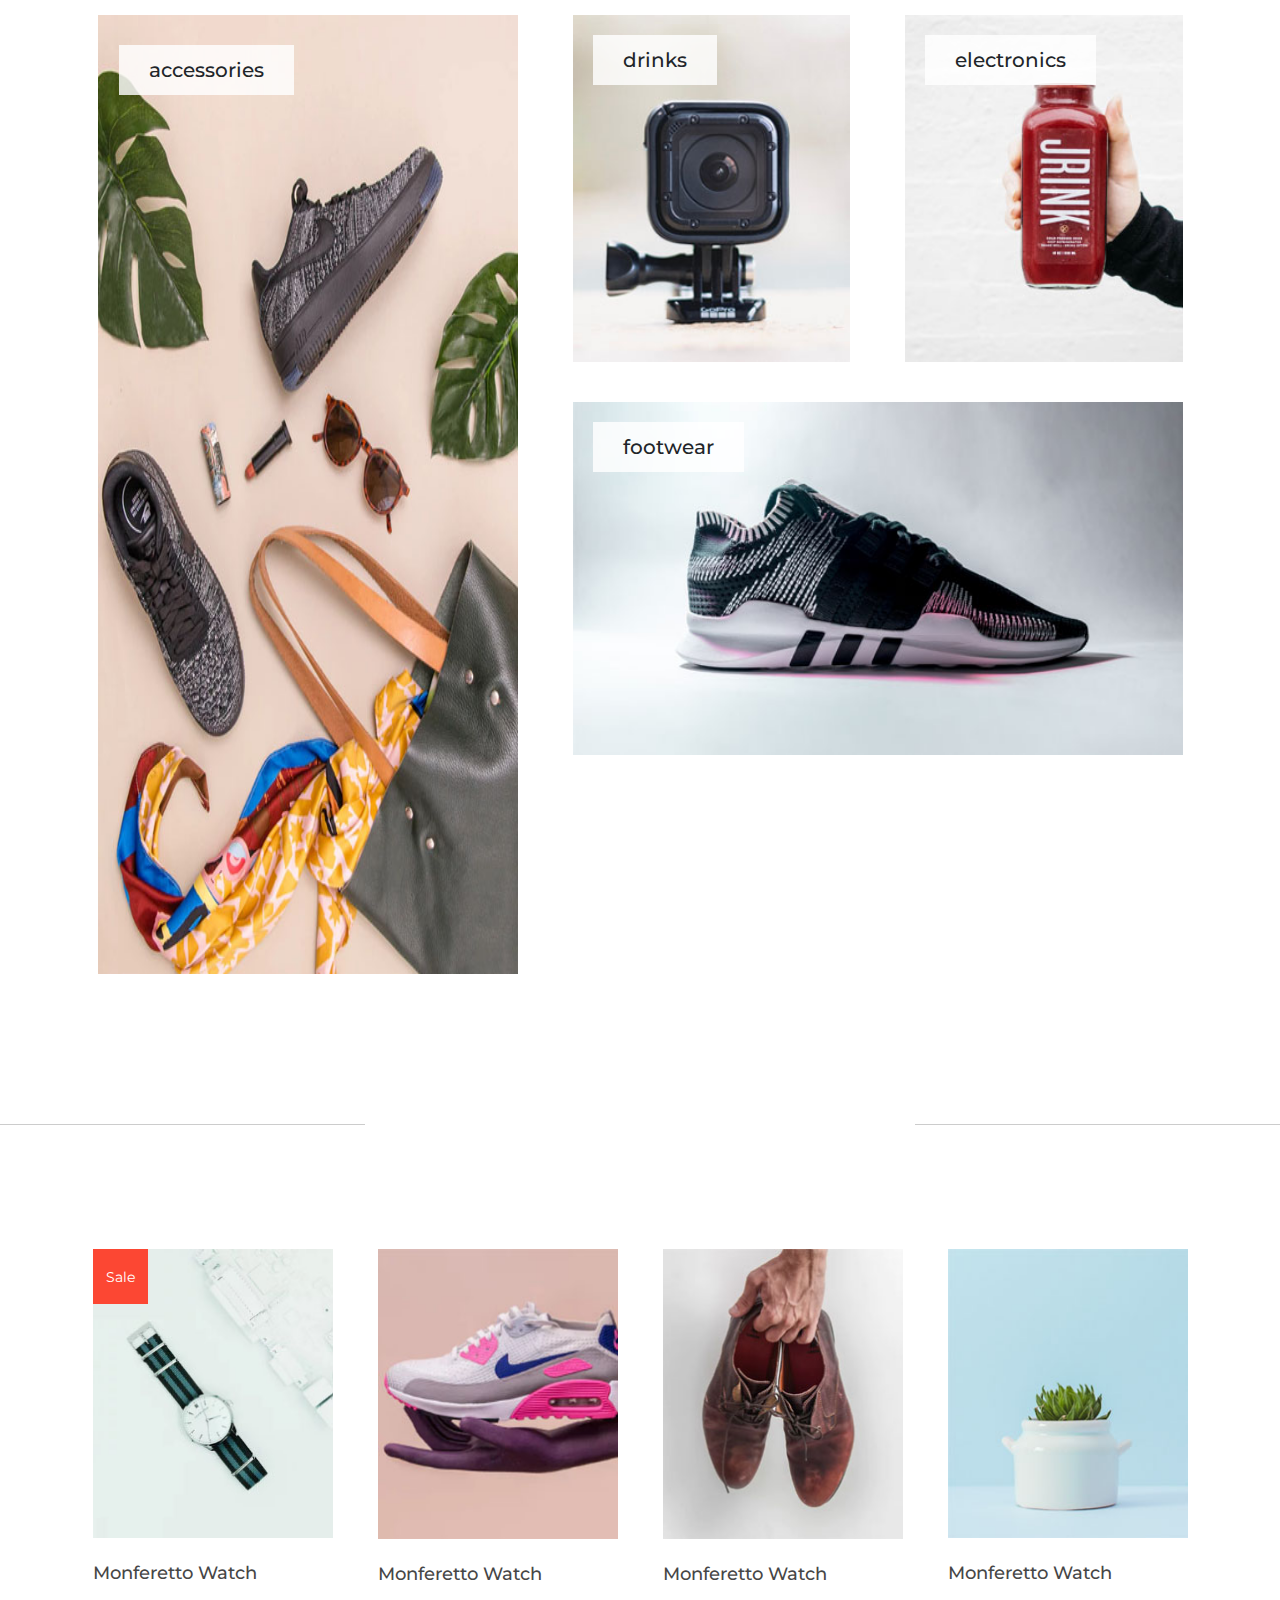
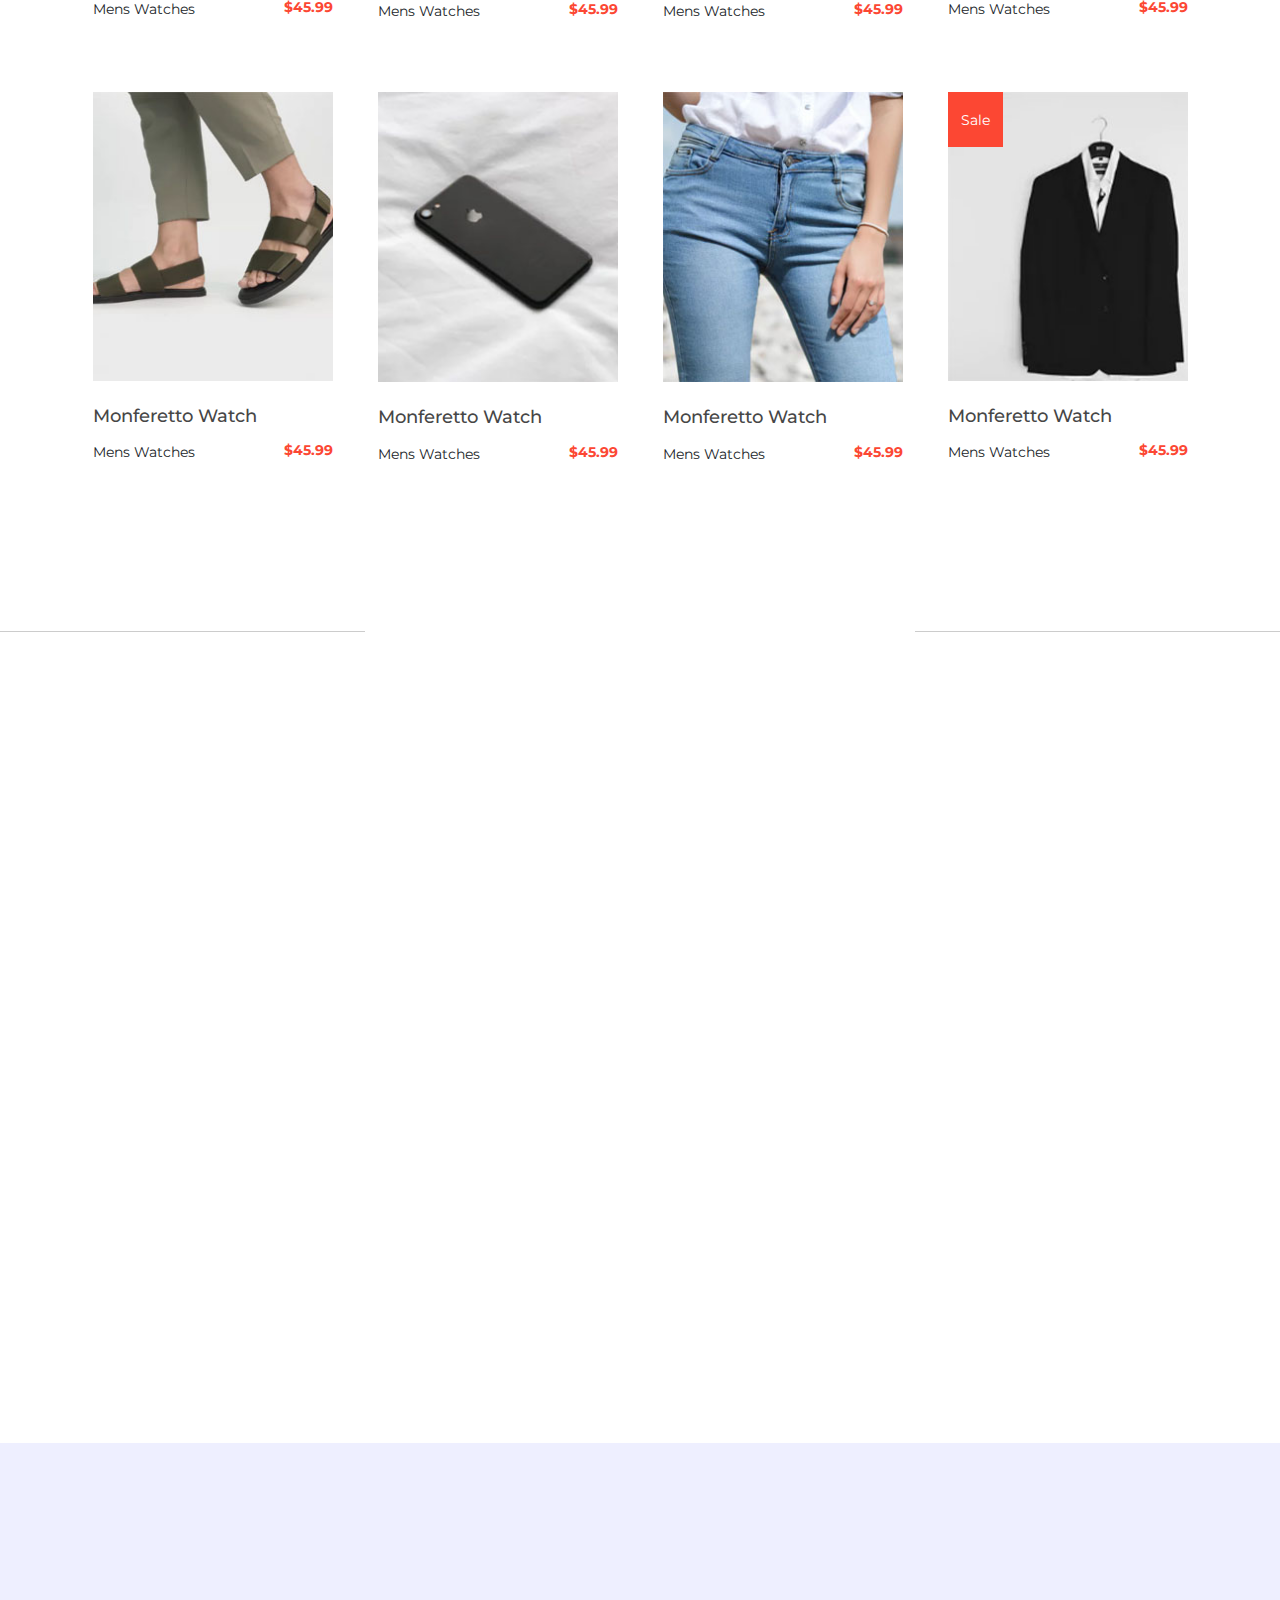
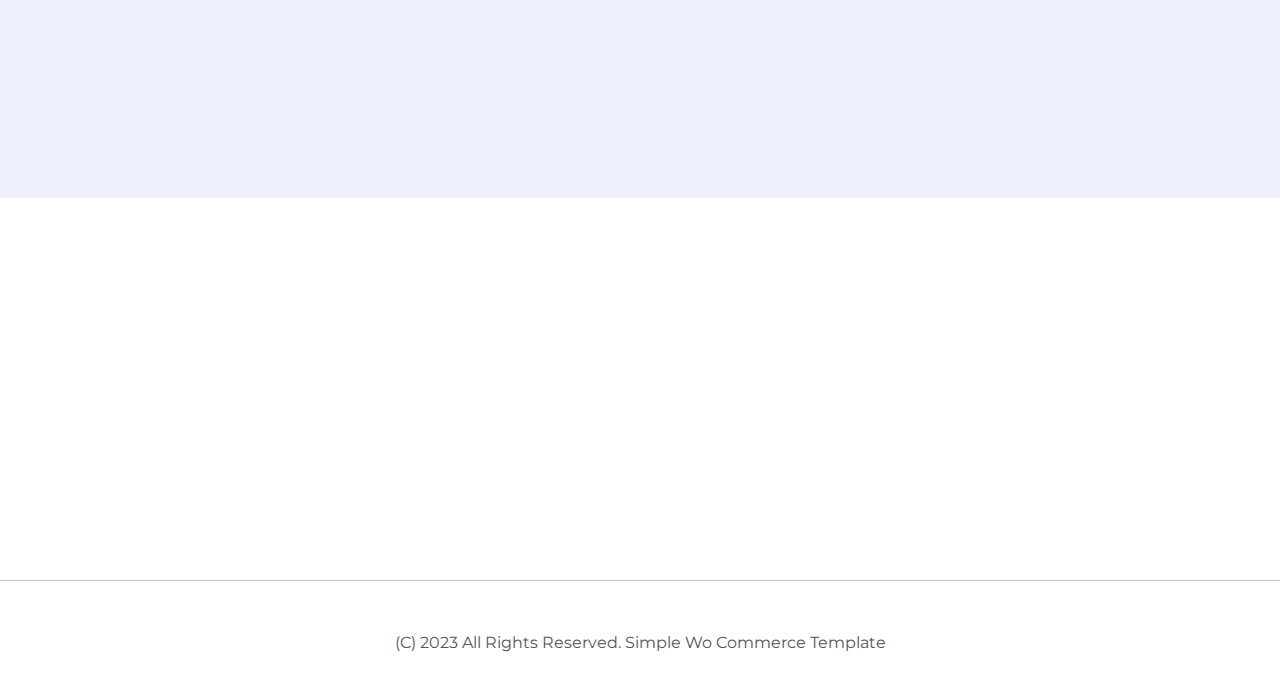
==== commit 21163e5f: "product page done" ====
--- a/index.html
+++ b/index.html
@@ -4,7 +4,7 @@
   <meta charset="UTF-8">
   <meta http-equiv="X-UA-Compatible" content="IE=edge">
   <meta name="viewport" content="width=device-width, initial-scale=1.0">
-  <title>Document</title>
+  <title>Home page</title>
   <!-- Bootstrap -->
   <link rel="stylesheet" href="./css/bootstrap.min.css">
   <!-- Font awesome -->
@@ -51,16 +51,16 @@
                 <a class="nav-link active" aria-current="page" href="#">Home</a>
               </li>
               <li class="nav-item">
-                <a class="nav-link" aria-current="page" href="#">product</a>
+                <a class="nav-link" aria-current="page" href="product.html">product</a>
               </li>
               <li class="nav-item">
-                <a class="nav-link" aria-current="page" href="#">shop</a>
+                <a class="nav-link" aria-current="page" href="product.html">shop</a>
               </li>
               <li class="nav-item">
-                <a class="nav-link" aria-current="page" href="#">blog</a>
+                <a class="nav-link" aria-current="page" href="blog.html">blog</a>
               </li>
               <li class="nav-item">
-                <a class="nav-link" aria-current="page" href="#">contact</a>
+                <a class="nav-link" aria-current="page" href="contact.html">contact</a>
               </li>
              </ul>
              <div class="menu-right">
@@ -264,7 +264,7 @@
           <div class="product-details-container">
             <div class="product-name">
               <h4>
-                <a href="#">
+                <a href="product-single.html">
                   Monferetto Watch
                 </a>
               </h4>
@@ -296,7 +296,7 @@
           <div class="product-details-container">
             <div class="product-name">
               <h4>
-                <a href="#">
+                <a href="product-single.html">
                   Monferetto Watch
                 </a>
               </h4>
@@ -328,7 +328,7 @@
           <div class="product-details-container">
             <div class="product-name">
               <h4>
-                <a href="#">
+                <a href="product-single.html">
                   Monferetto Watch
                 </a>
               </h4>
@@ -360,7 +360,7 @@
           <div class="product-details-container">
             <div class="product-name">
               <h4>
-                <a href="#">
+                <a href="product-single.html">
                   Monferetto Watch
                 </a>
               </h4>
@@ -392,7 +392,7 @@
           <div class="product-details-container">
             <div class="product-name">
               <h4>
-                <a href="#">
+                <a href="product-single.html">
                   Monferetto Watch
                 </a>
               </h4>
@@ -424,7 +424,7 @@
           <div class="product-details-container">
             <div class="product-name">
               <h4>
-                <a href="#">
+                <a href="product-single.html">
                   Monferetto Watch
                 </a>
               </h4>
@@ -456,7 +456,7 @@
           <div class="product-details-container">
             <div class="product-name">
               <h4>
-                <a href="#">
+                <a href="product-single.html">
                   Monferetto Watch
                 </a>
               </h4>
@@ -493,7 +493,7 @@
           <div class="product-details-container">
             <div class="product-name">
               <h4>
-                <a href="#">
+                <a href="product-single.html">
                   Monferetto Watch
                 </a>
               </h4>
--- a/css/style.css
+++ b/css/style.css
@@ -69,6 +69,19 @@
     font-size: 1.4rem;
     text-transform: uppercase;
     display: inline-block;
+}
+.btn-2{
+    padding: 2rem 3rem;
+    background-color: var(--para-color);
+    color: #fff;
+    text-transform: uppercase;
+    font-size: 1.4rem;
+    font-weight: 400;
+    display: inline-block;
+    text-align: center;
+}
+.btn-2:hover{
+    color: #fff;
 }
 
 .btn:hover{
@@ -234,10 +247,10 @@
 }
 
 a.nav-link {
-    font-size: 1.4rem;
+    font-size: 1.5rem;
     text-transform: uppercase;
     transition: .3s;
-    font-weight: 500;
+    font-weight: 600;
 }
 a.nav-link:hover{
     color: var(--default-blue);
@@ -349,6 +362,31 @@
     margin: 2rem 0 4rem 0;
 }
 
+/* Secondary hero================================= */
+.hero-bottom-secondary h1 {
+    z-index: 10;
+    position: relative;
+    font-size: clamp(2.4rem,3vw,3.1rem);
+    font-weight: 500;
+    text-transform: uppercase;
+    /* padding: 8rem 0 7.5rem 0; */
+}
+
+.hero-bottom-secondary {
+    padding: 9.5rem 0 8rem 0;
+}
+
+section.content-path {
+    padding: 3rem 0;
+ 
+    border-bottom: 1px solid #00000066;
+}
+
+.path-content h4 {
+    color: #000;
+    font-size: 1.8rem;
+}
+
 /* ================================================================================================= Offer ================================================*/
 .offer-content{
     padding: 0 7.5rem 0 0rem;
@@ -393,7 +431,7 @@
 .catagory-name-3{
     position: absolute;
     top: 4rem;
-    left: 6rem;
+    left: 4rem;
     background: #ffffffcf;
     font-size: 2rem;
     padding: 1rem 3rem;
@@ -403,7 +441,7 @@
 .catagory-name-4{
     position: absolute;
     top: 4rem;
-    left: 6rem;
+    left: 4rem;
     background: #ffffffcf;
     font-size: 2rem;
     padding: 1rem 3rem;
@@ -415,6 +453,17 @@
 /* ================================================================================================= Article */
 .article-container {
     padding: 4.5rem 2rem;
+}
+.article-image {
+    overflow: hidden;
+}
+
+.article-image img:hover {
+    transform: scale(1.1);
+}
+
+.article-image img {
+    transition: .4s;
 }
 .article-content h4 {
     font-size: 1.6rem;
@@ -437,7 +486,57 @@
 .article-content {
     padding: 0 0rem 0 2rem;
 }
-
+.load-more-button {
+    margin: 0 auto;
+    position: absolute;
+    left: 50%;
+    transform: translateX(-50%);
+    
+    margin: 3rem 0;
+}
+
+/* single article========================= */
+.single-article-image img {
+    width: 69%;
+    margin: 0 auto;
+    height: 76vh;
+}
+
+section.single-blog {
+    text-align: center;
+    margin: 0 auto;
+}
+
+.single-article-image {
+    margin: 10rem auto 6rem 0;
+}
+.blog-heading h3 {
+    font-size: clamp(2rem,40vw,4.1rem);
+    color: #000;
+    font-weight: 400;
+    margin: 4rem 0 2.7rem 0;
+}
+
+.blog-heading {
+    max-width: 66rem;
+    margin: 0 a auto;
+    margin: 0 auto 0 auto;
+}
+
+.blog-heading h4 {
+    font-size: 1.2rem;
+    color: #000;
+}
+.blog-texts {
+    max-width: 69%;
+    margin: 5rem auto 0 auto;
+}
+
+.blog-texts p {
+    line-height: 3.2rem;
+    font-size: clamp(1.4rem,16vw,1.6rem);
+    padding: 2rem 0 2rem 0;
+}
 /* ================================================================================================= News letter*/
 .news-letter{
     background-color: var(--backgraound-light-color);
@@ -518,7 +617,7 @@
 }
 /* footer bottom */
 .footer-bottom.text-sm-start.text-lg-center {
-    border-top: 1px solid var(--para-color);
+    border-top: 1px solid #55555554;
     
     padding: 2rem 0;
 }
--- a/css/responsive.css
+++ b/css/responsive.css
@@ -16,6 +16,18 @@
 /* ctagory---------------- */
 .catagory-section{
     display: none;
+}
+
+
+/* Blog section==================================== */
+.single-article-image img {
+    width: 100%;
+    margin: 0 auto;
+    height: 51vh;
+}
+.blog-texts {
+    max-width: 100%;
+    margin: 5rem auto 0 auto;
 }
     /* Footer===================== */
     .footer.top {
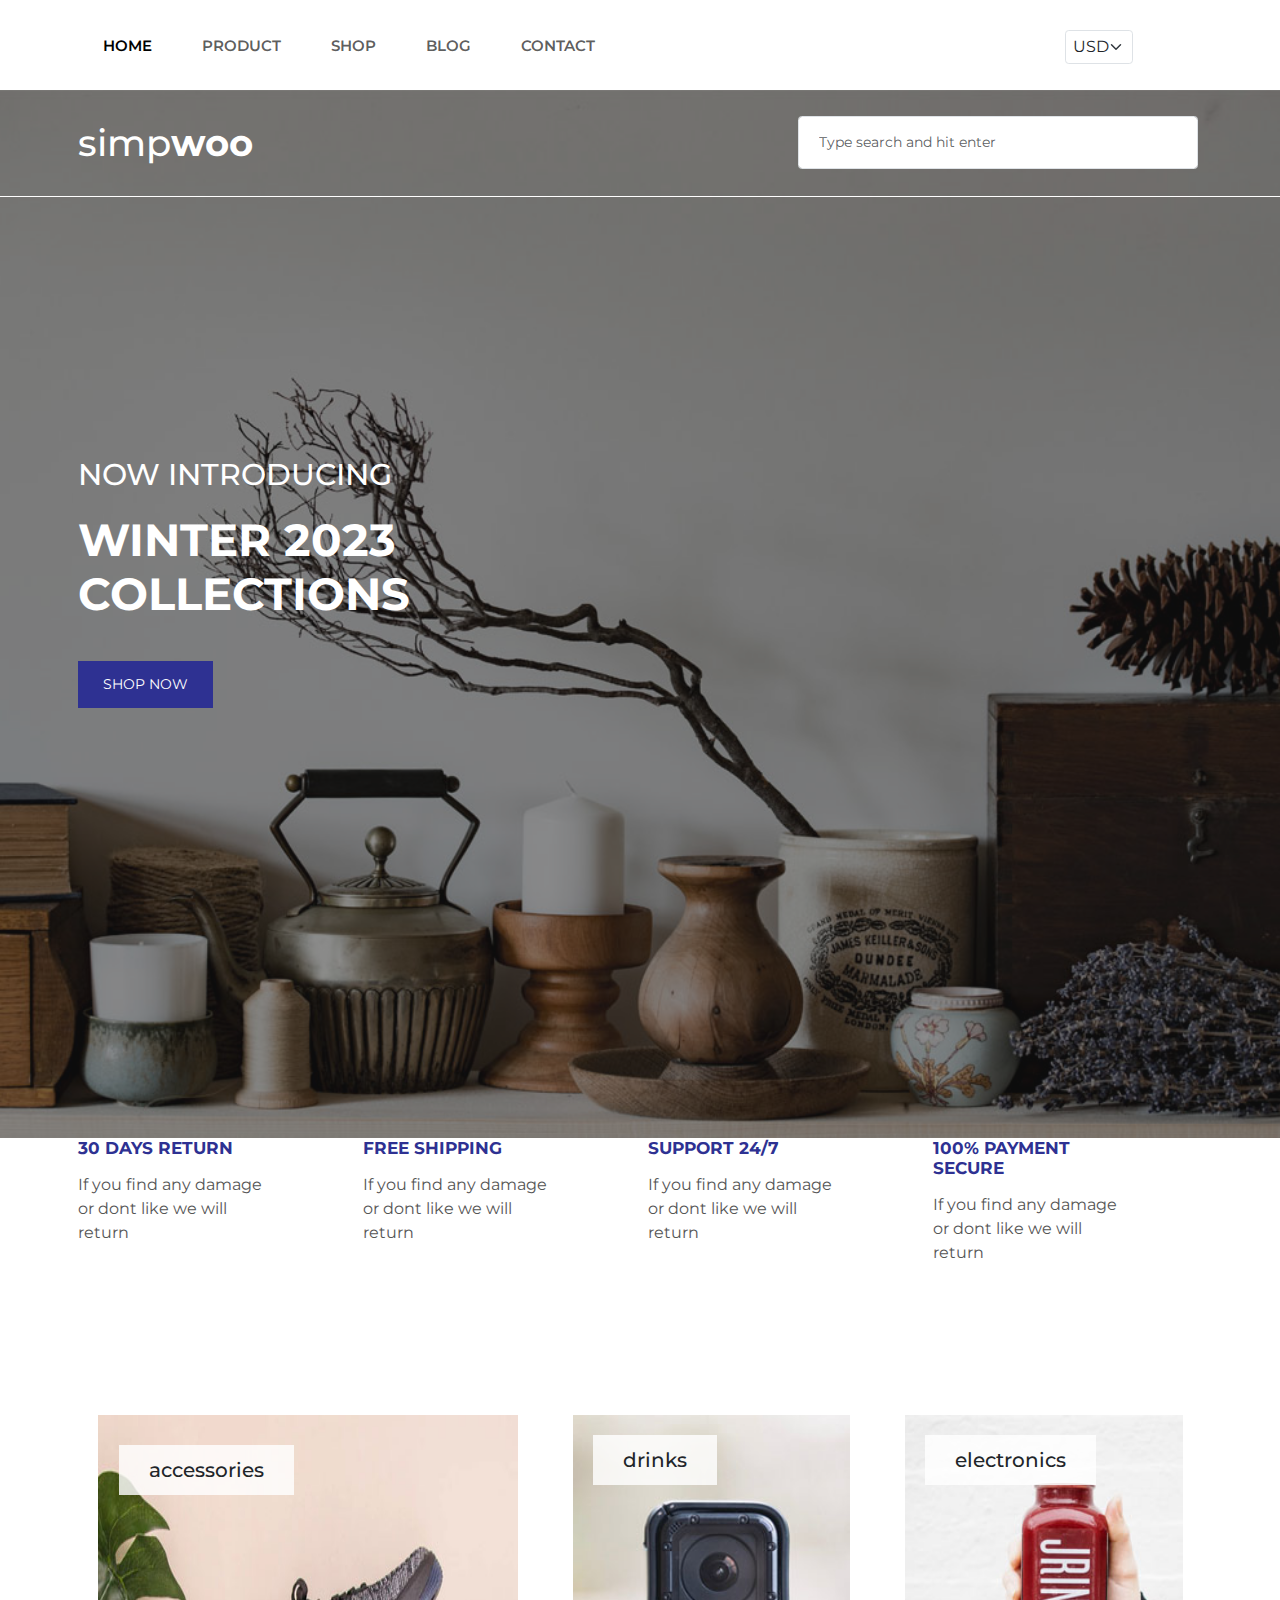
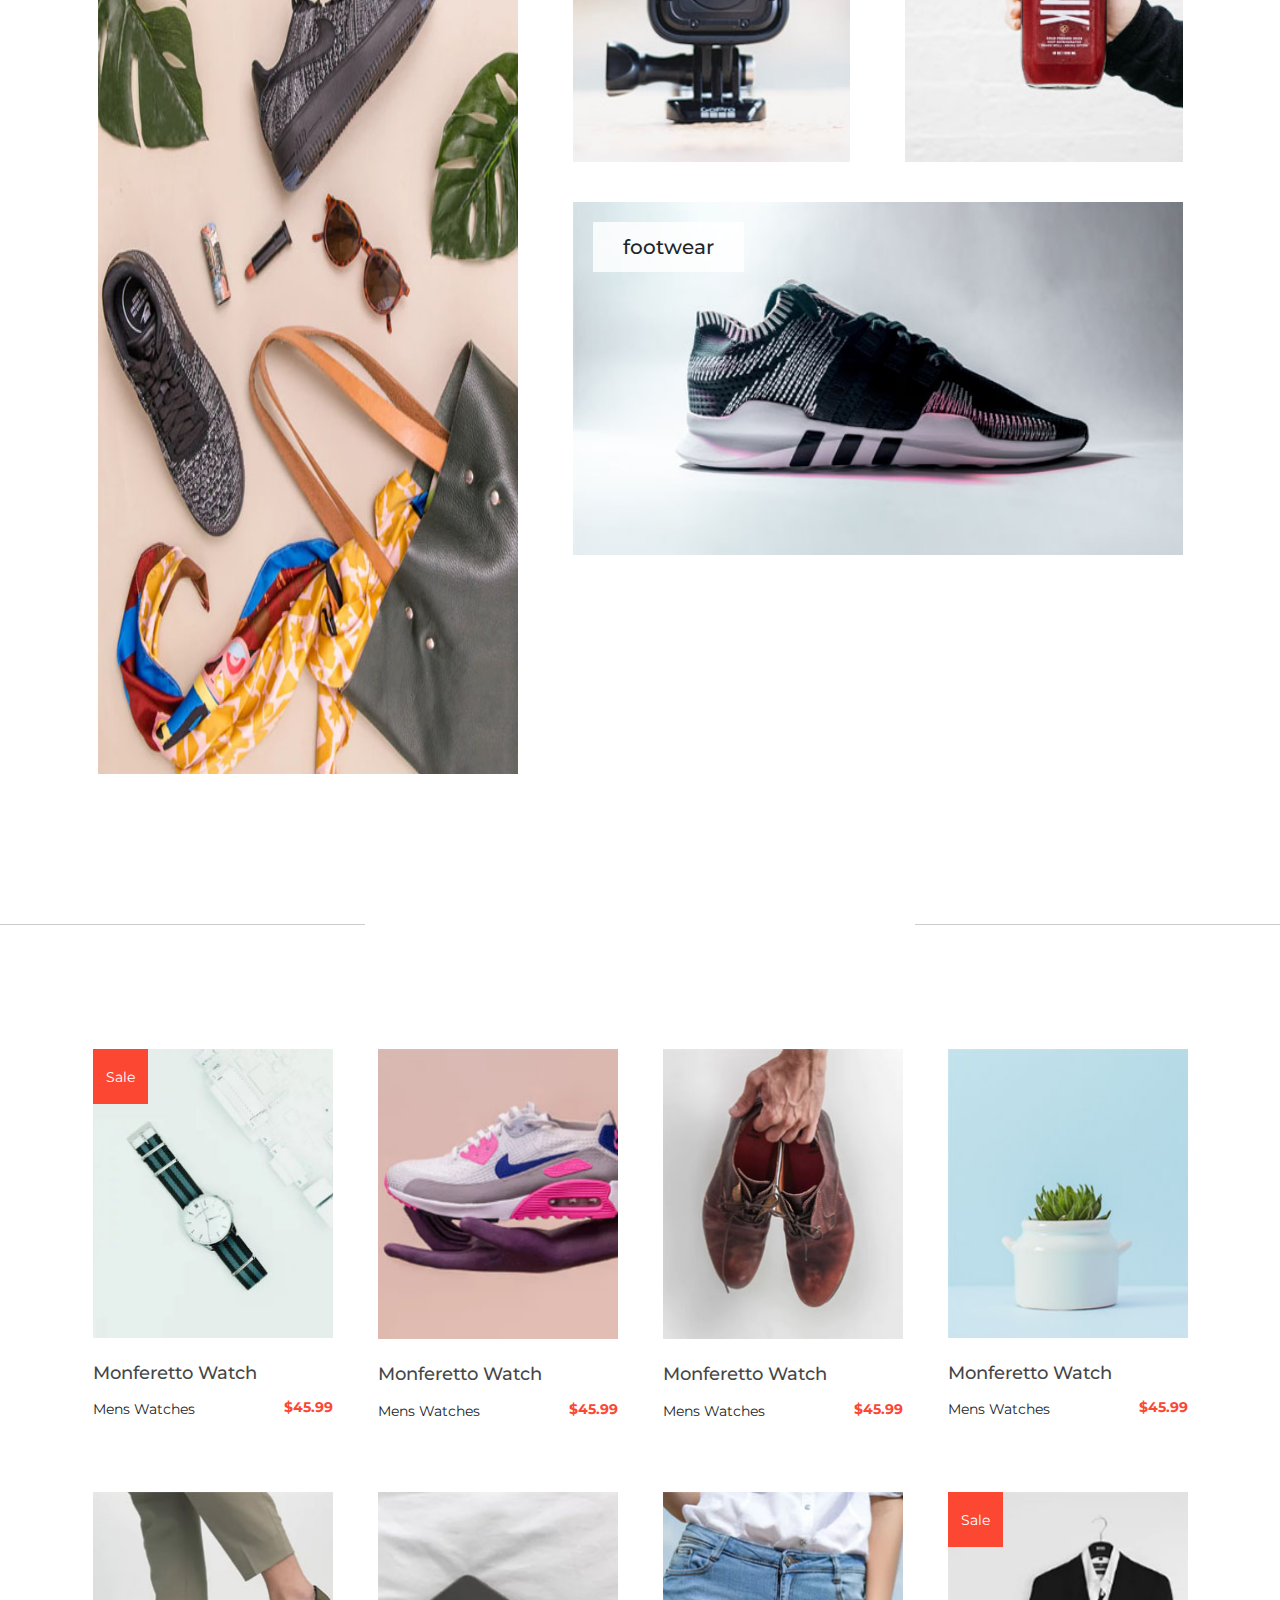
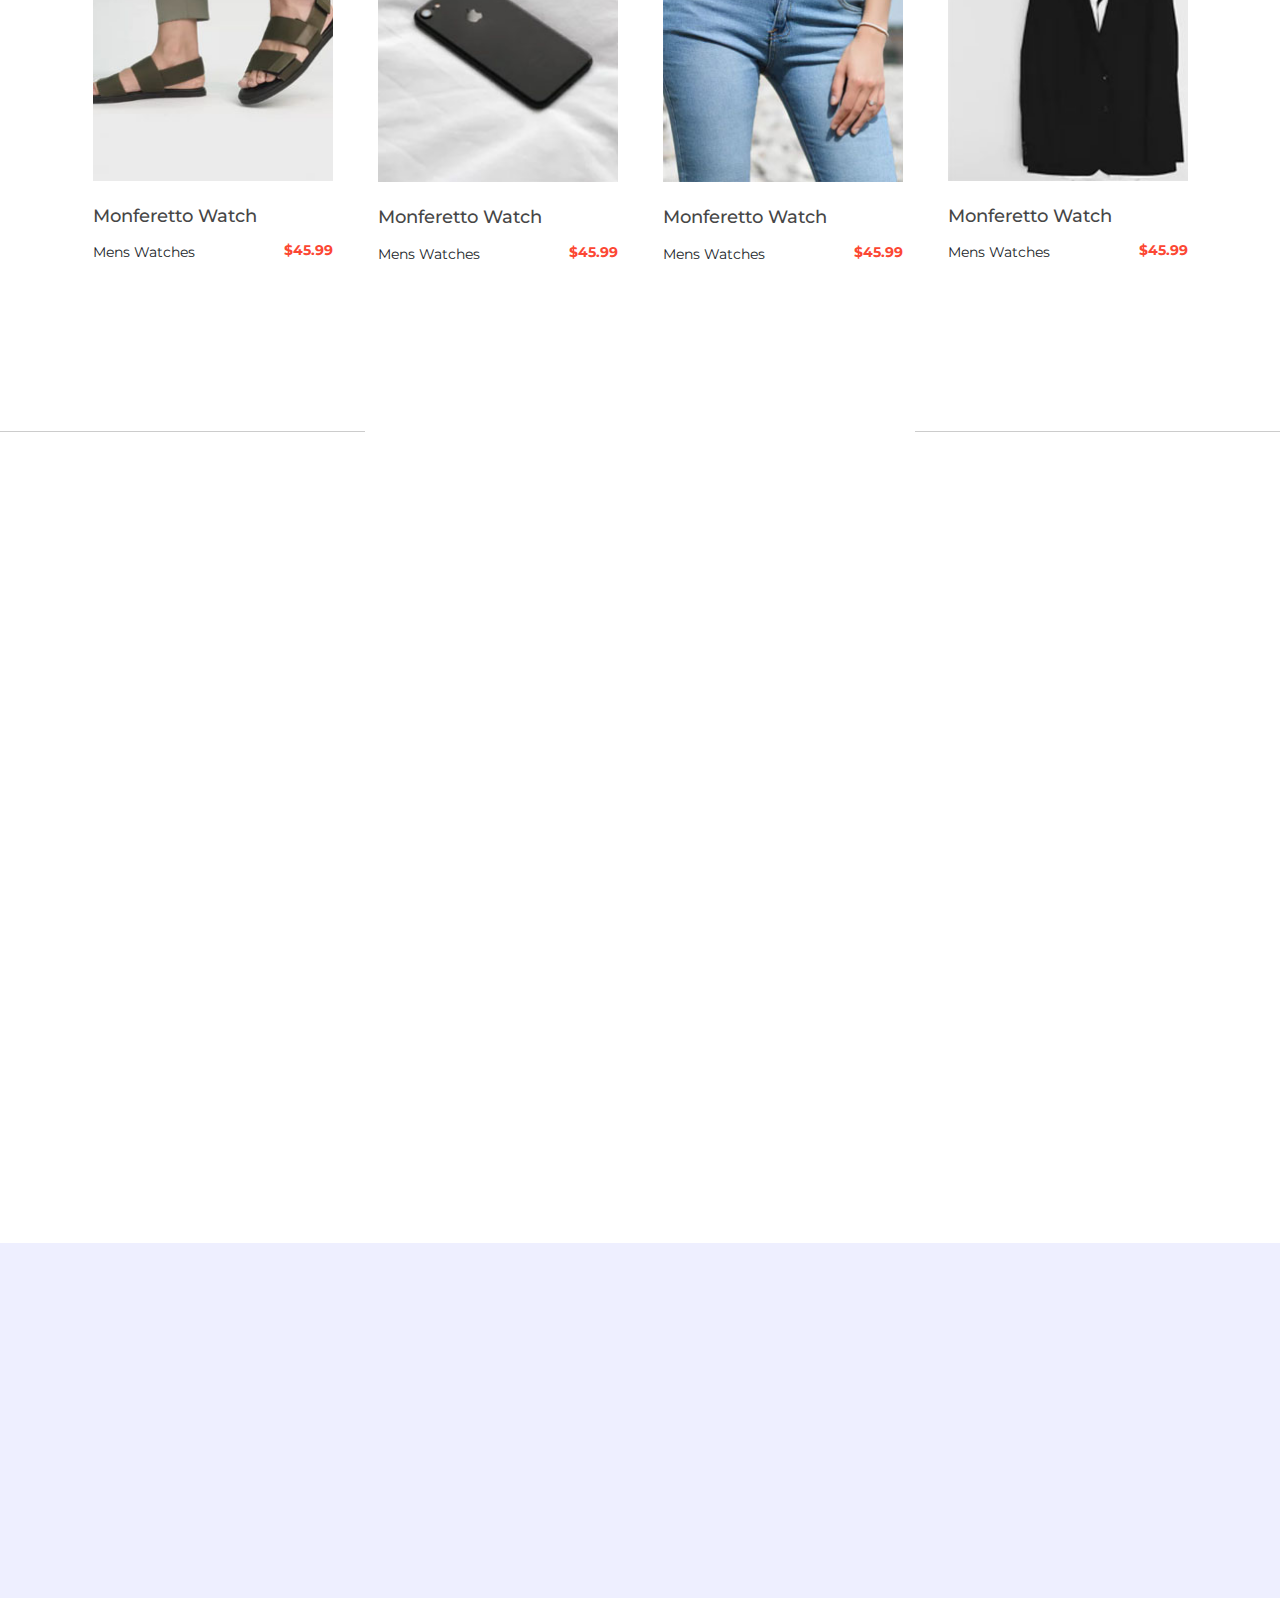
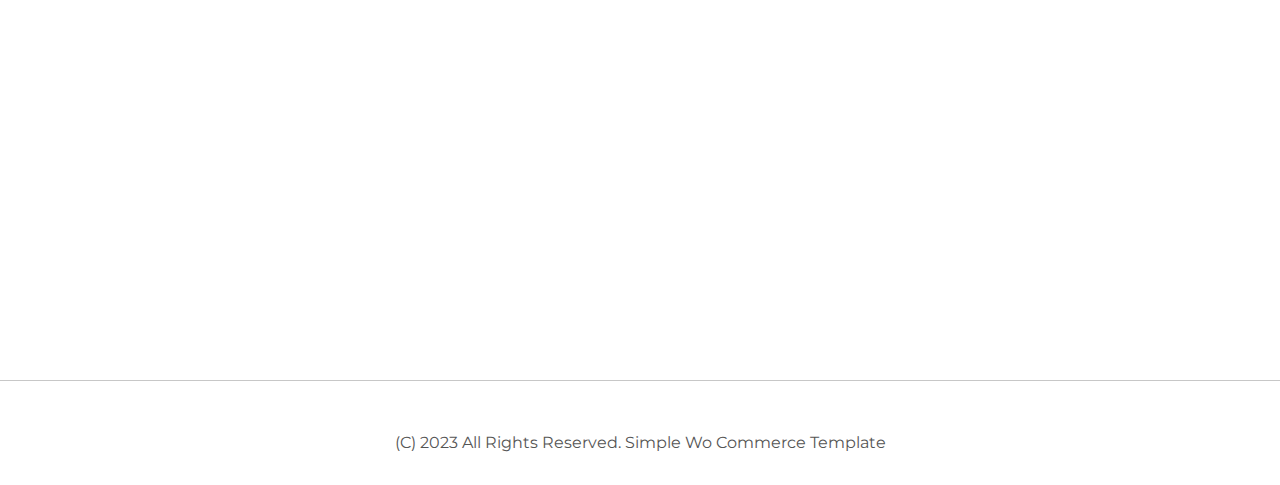
==== commit 4db37300: "catagory modified" ====
--- a/index.html
+++ b/index.html
@@ -136,7 +136,7 @@
 </section>
 
 <!-- ==========offer Section ================================================================================================================================== ===================================================================================================================================================================-->
-<section class="offer-section padding-up-down">
+<section class="offer-section">
   <div class="container">
     <div class="row">
       <div class="col-lg-3 col-md-6 col-12">
--- a/css/style.css
+++ b/css/style.css
@@ -265,7 +265,7 @@
 .menu-right ul li{
     margin: 0 1rem;
 }
-.menu-right.form-select{
+.menu-right .form-select{
     font-size: 1.6rem;
 }
 .menu-right.form-select:focus{
@@ -576,6 +576,34 @@
     font-weight: 400;
     margin: 2rem 0 4rem 0;
 }
+/* =============================================================================================================================================== Contact ============================================= */
+.contact-text {
+    max-width: 90rem;
+    margin: 0 auto;
+    margin-bottom: clamp(3rem,50vw,6rem);
+}
+
+
+
+form.contact-form input,
+textarea#exampleFormControlTextarea1 {
+    padding: 2.5rem 3rem;
+    max-width: 50rem;
+    /* margin: 0 auto; */
+    margin: 3.5rem auto 1.5rem auto;
+    font-weight: 500;
+    font-size:1.6rem;
+}
+button.submit-btn {
+    width: 79%;
+    border: navajowhite;
+    outline: none;
+    padding: 1.5rem 0;
+    font-size: 2rem;
+    background-color: var(--para-color);
+    color: #fff;
+    margin-top: 1rem;
+}
 /* ================================================================================================= Footer*/
 .footer-widget {
     /* margin: 0 3rem 0 0; */
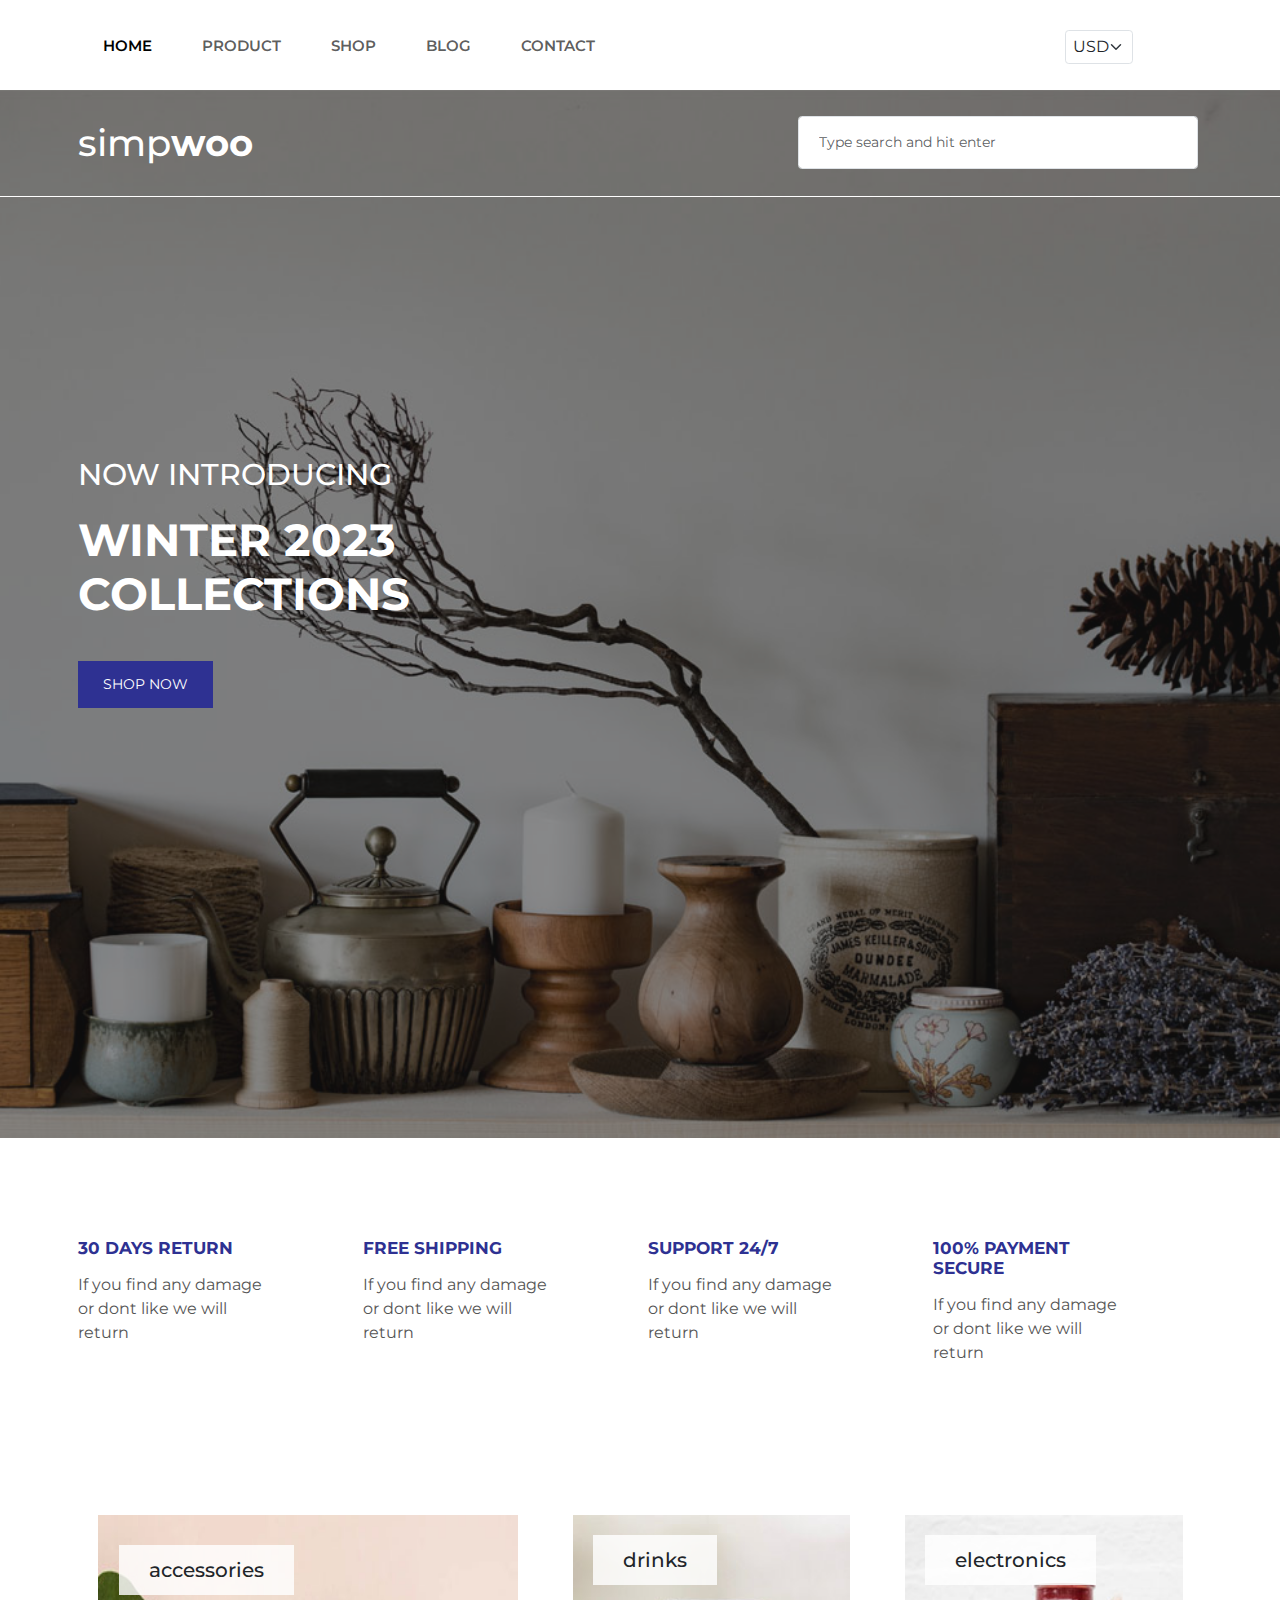
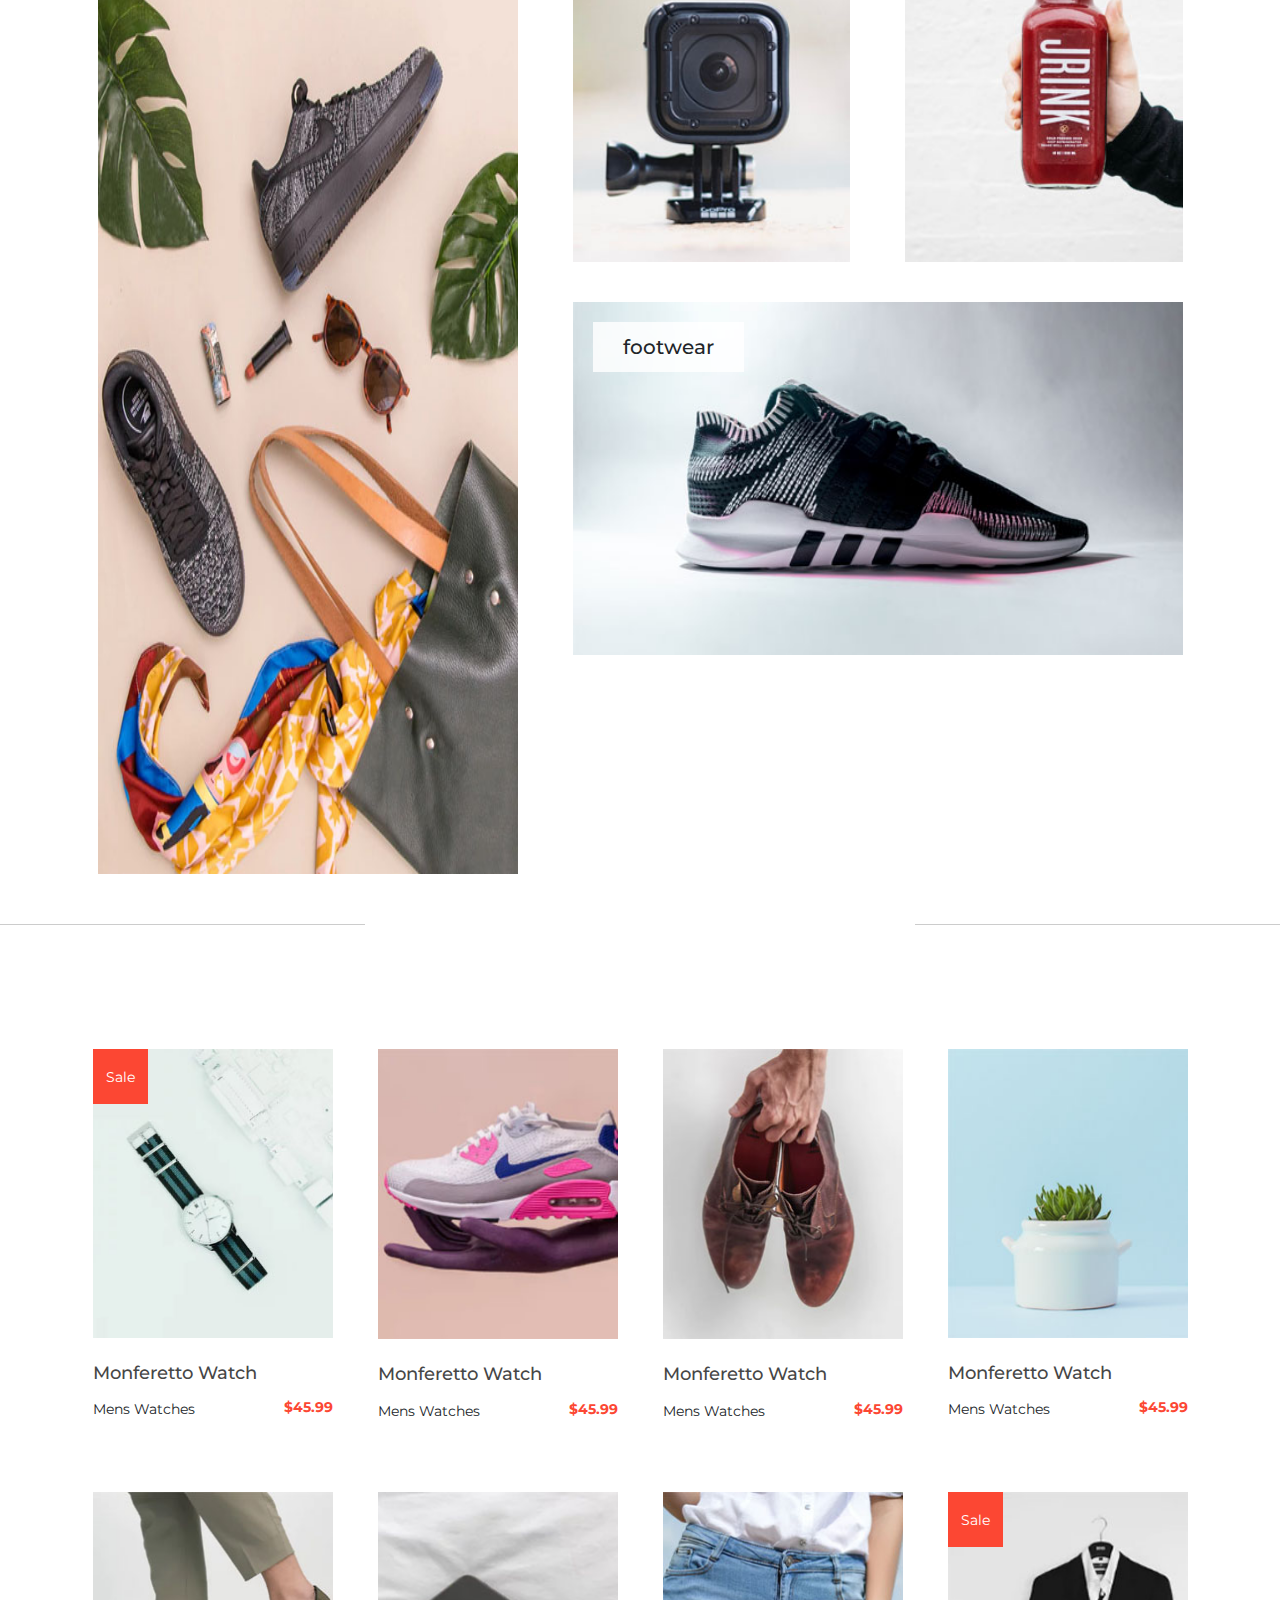
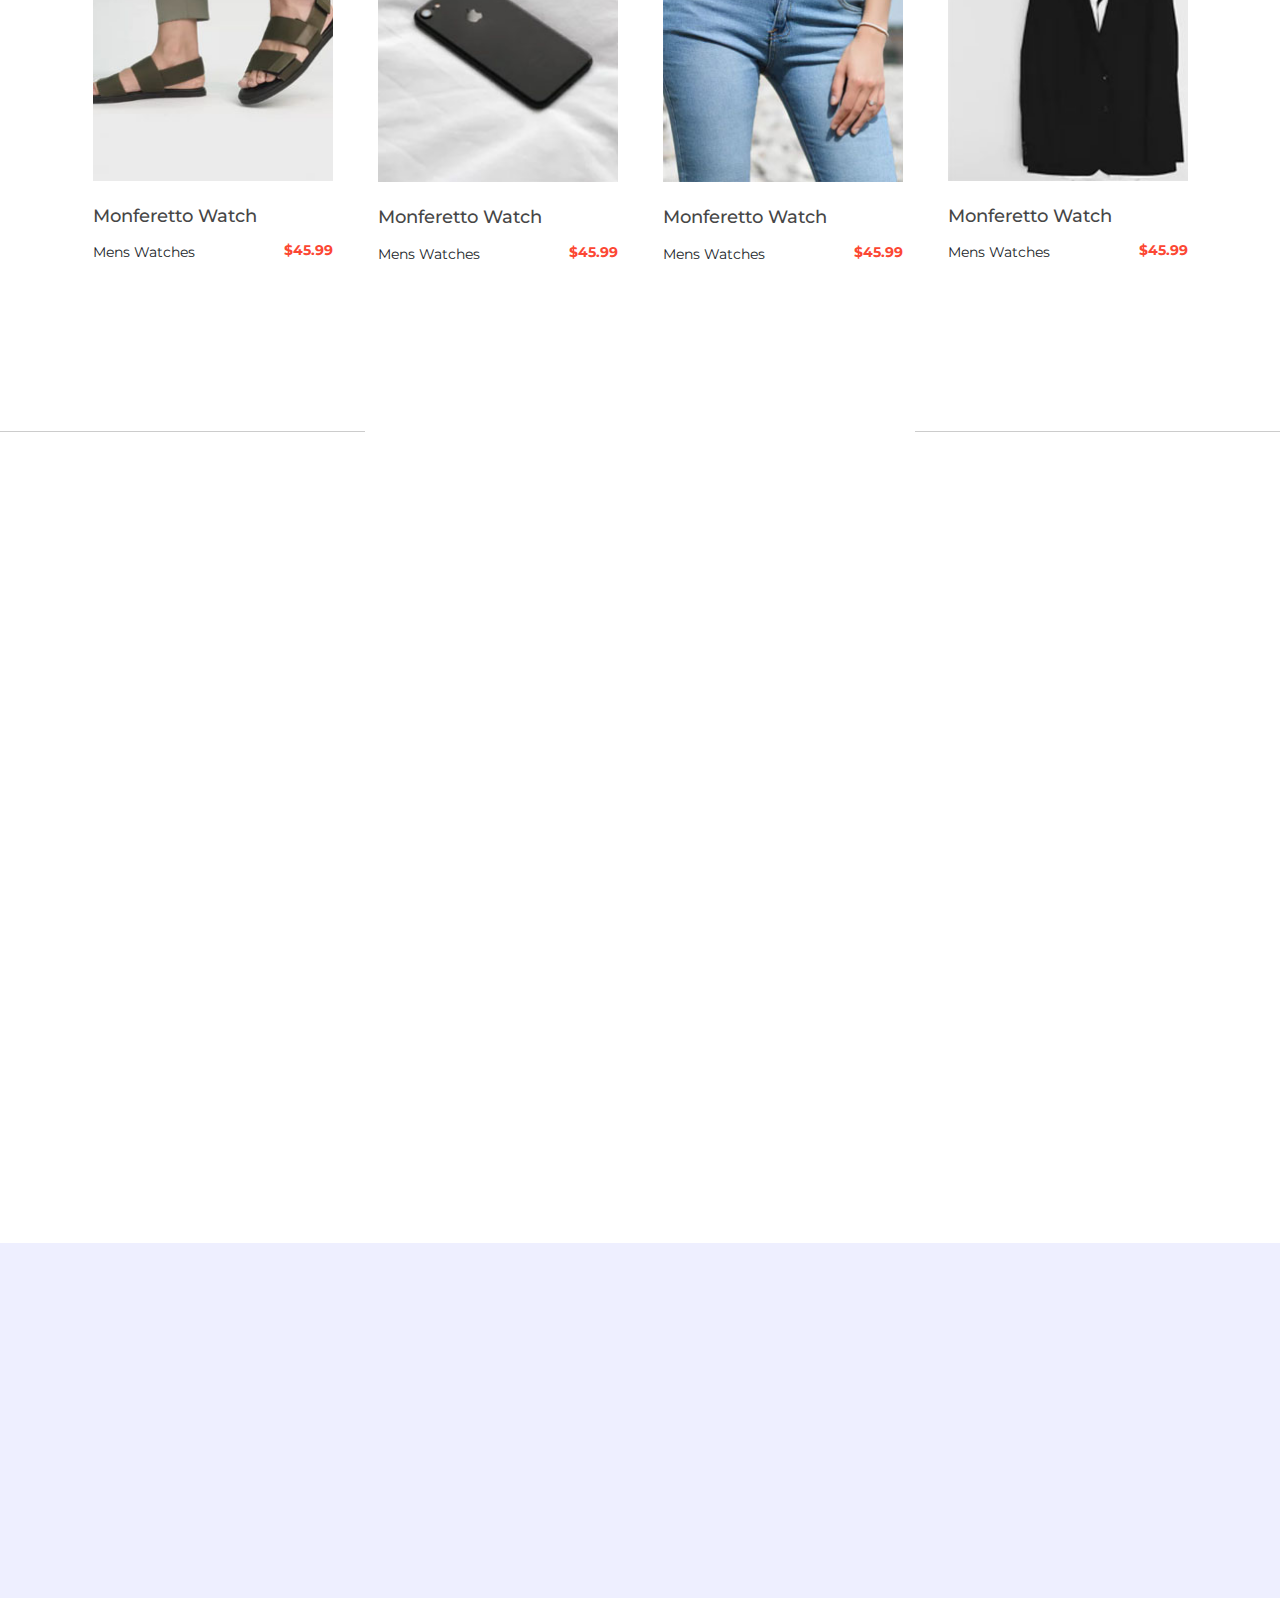
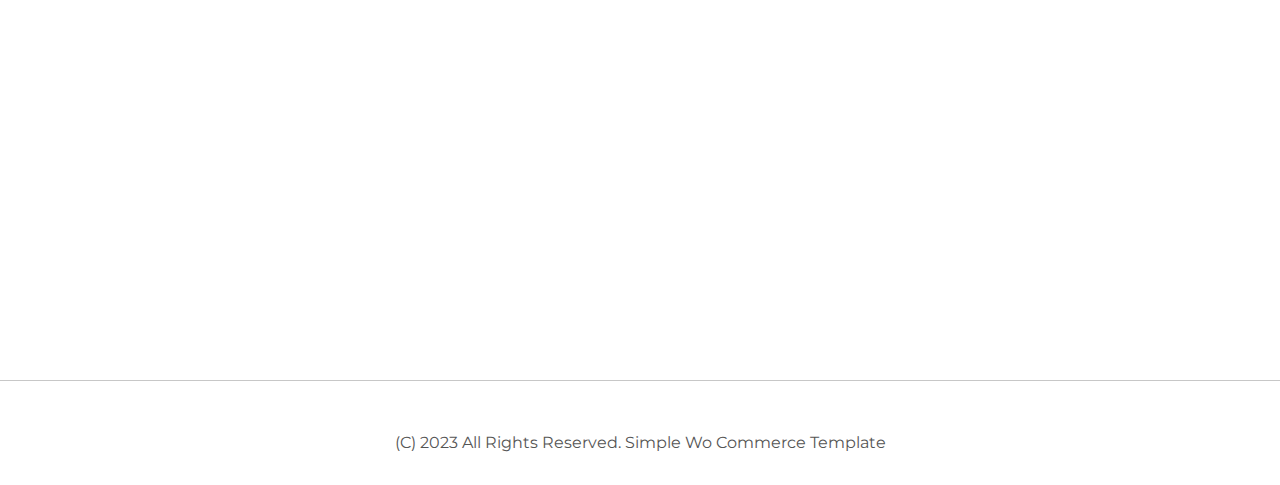
==== commit 63045cc1: "catagory" ====
--- a/index.html
+++ b/index.html
@@ -136,7 +136,7 @@
 </section>
 
 <!-- ==========offer Section ================================================================================================================================== ===================================================================================================================================================================-->
-<section class="offer-section">
+<section class="offer-section padding-up-down">
   <div class="container">
     <div class="row">
       <div class="col-lg-3 col-md-6 col-12">
@@ -183,7 +183,7 @@
 </section>
 
 <!-- ==========catagory Section ================================================================================================================================== ===================================================================================================================================================================-->
-<section class="catagory-section padding-up-down">
+<section class="catagory-section">
   <div class="container">
     <div class="row">
       <div class="col-lg-5 col-md-6 col-12">
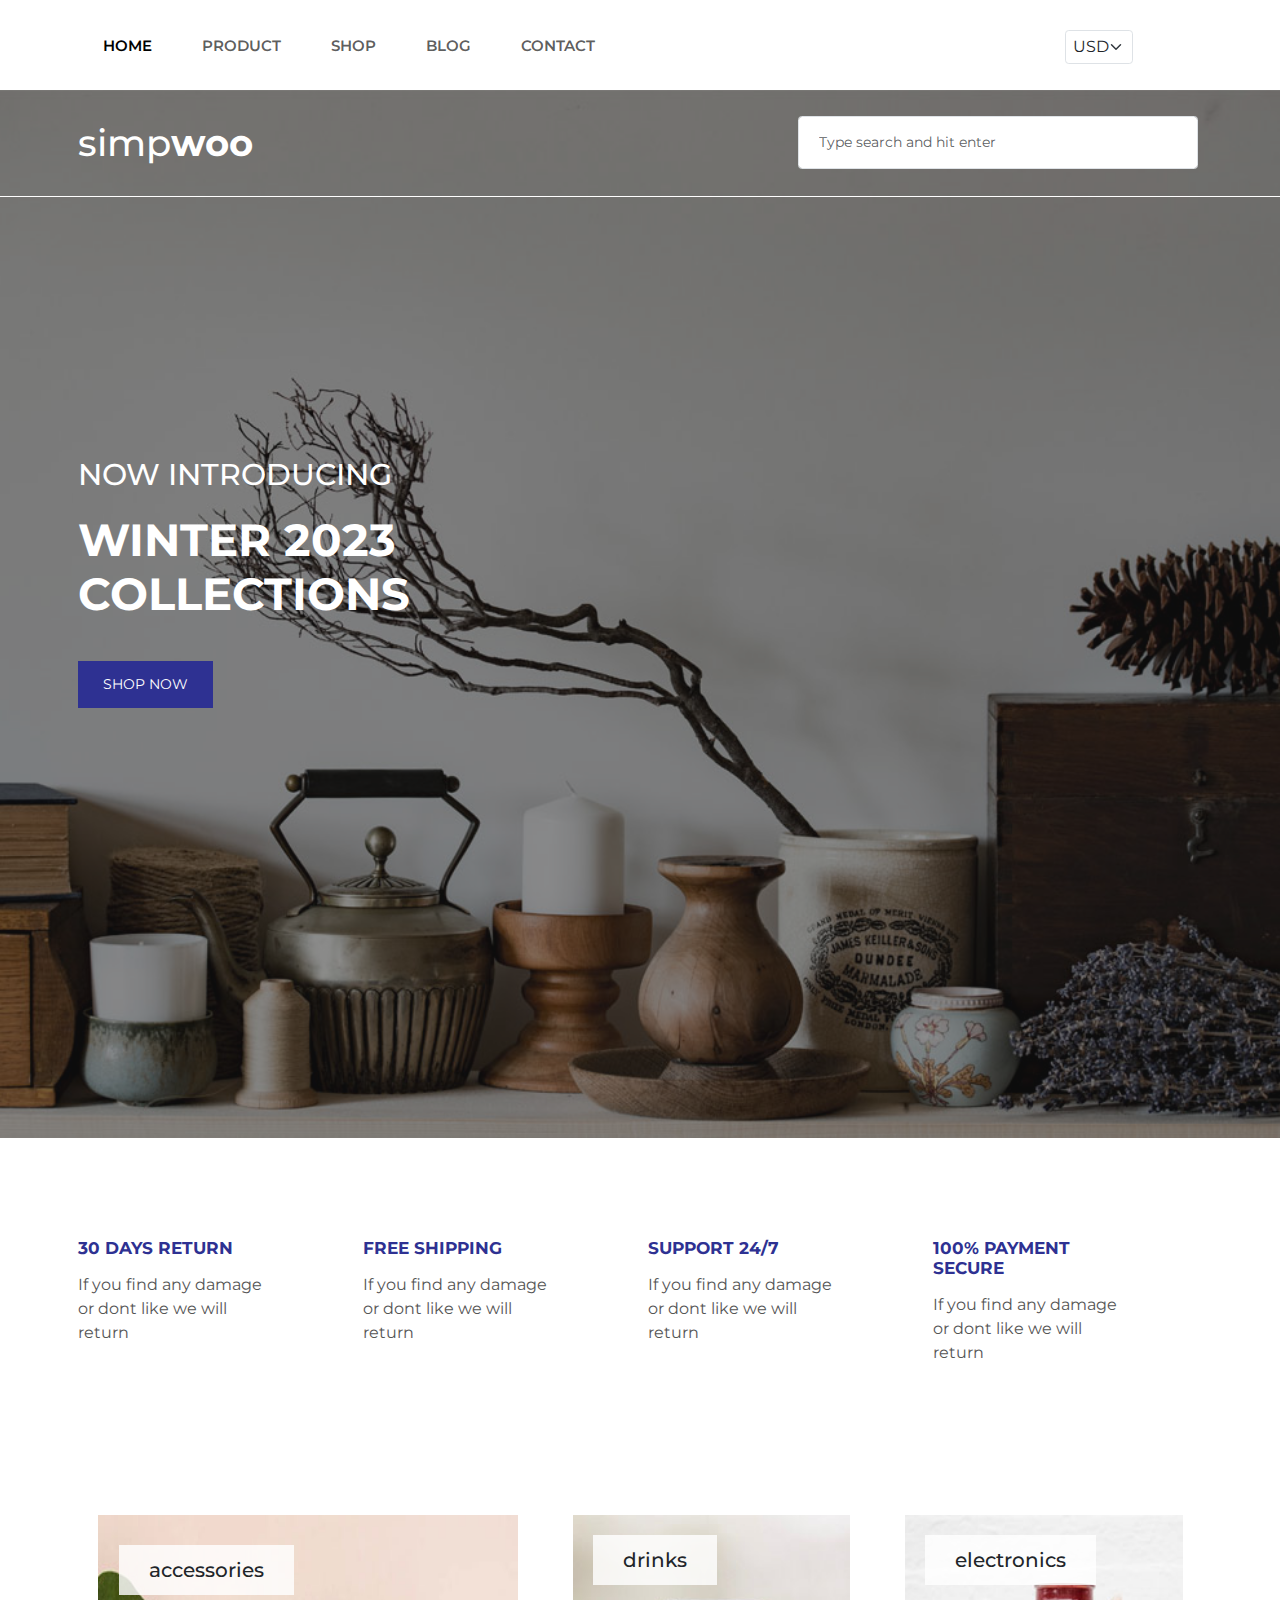
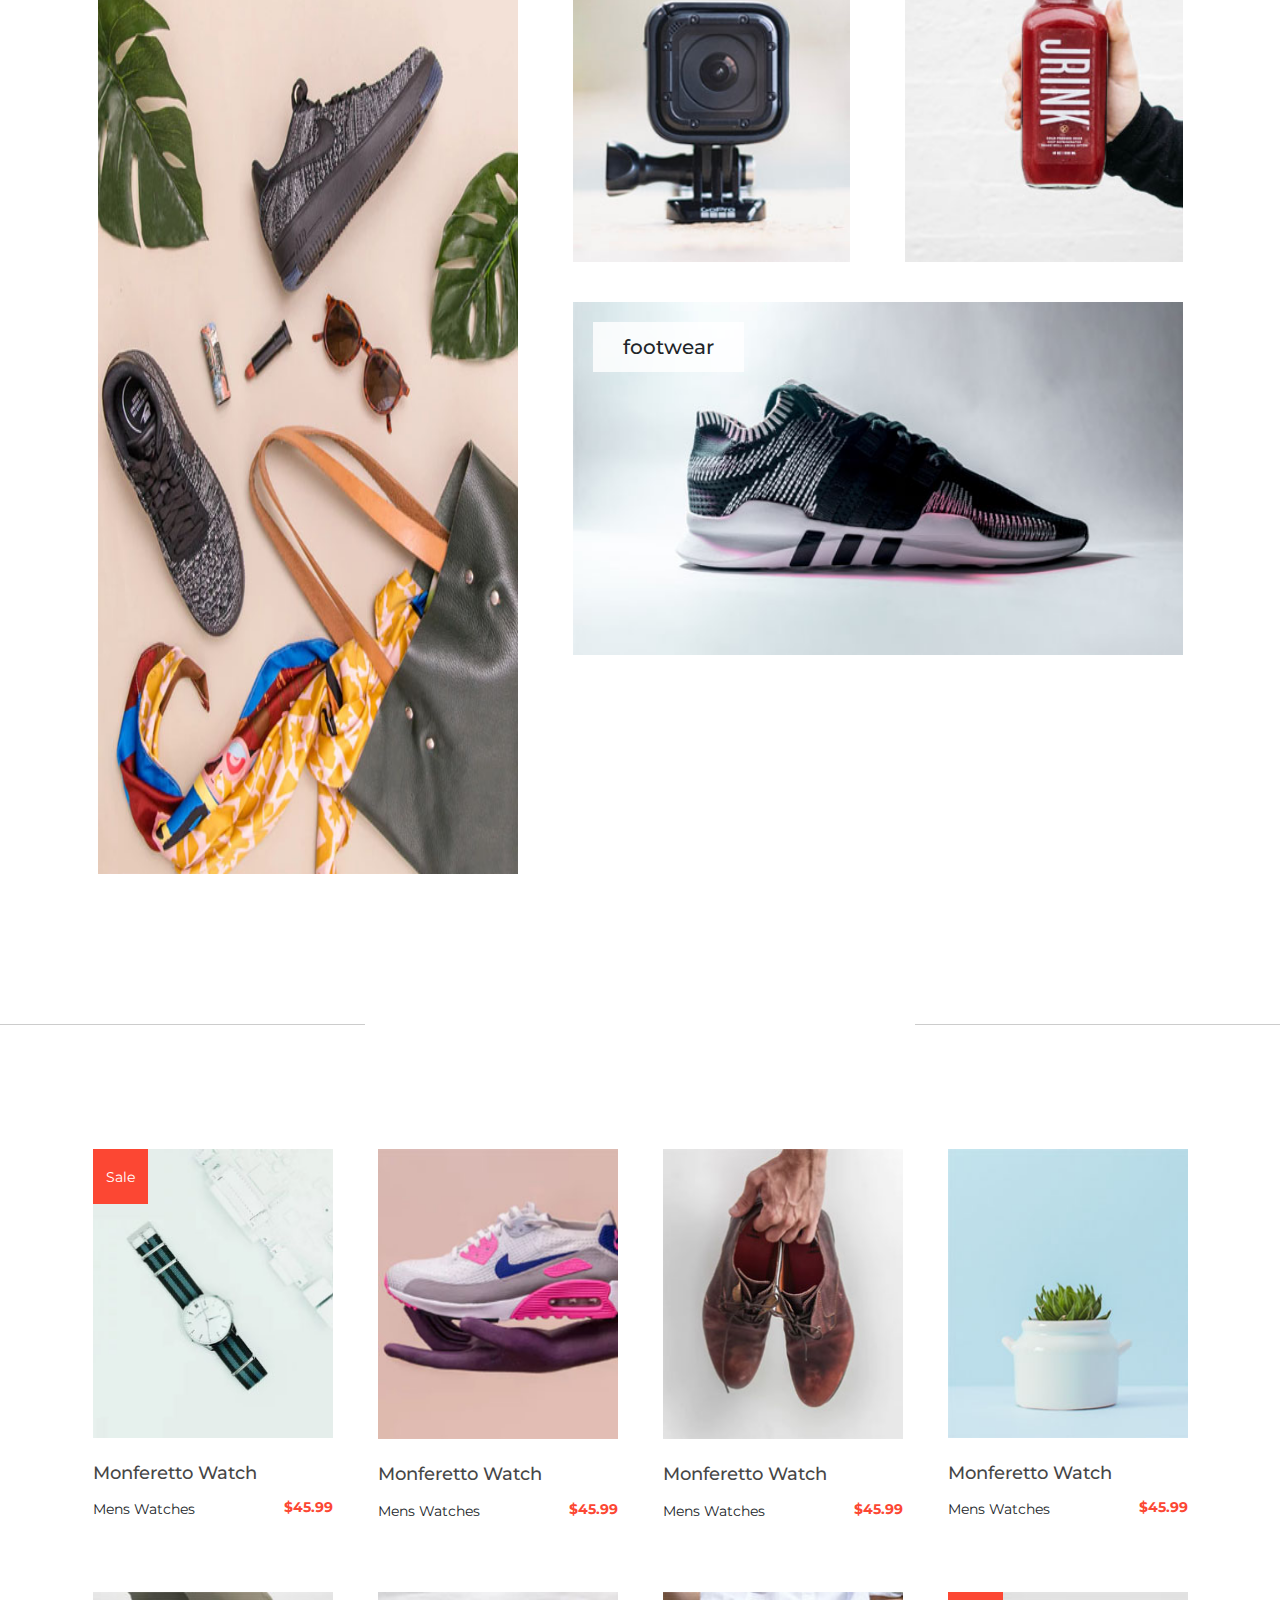
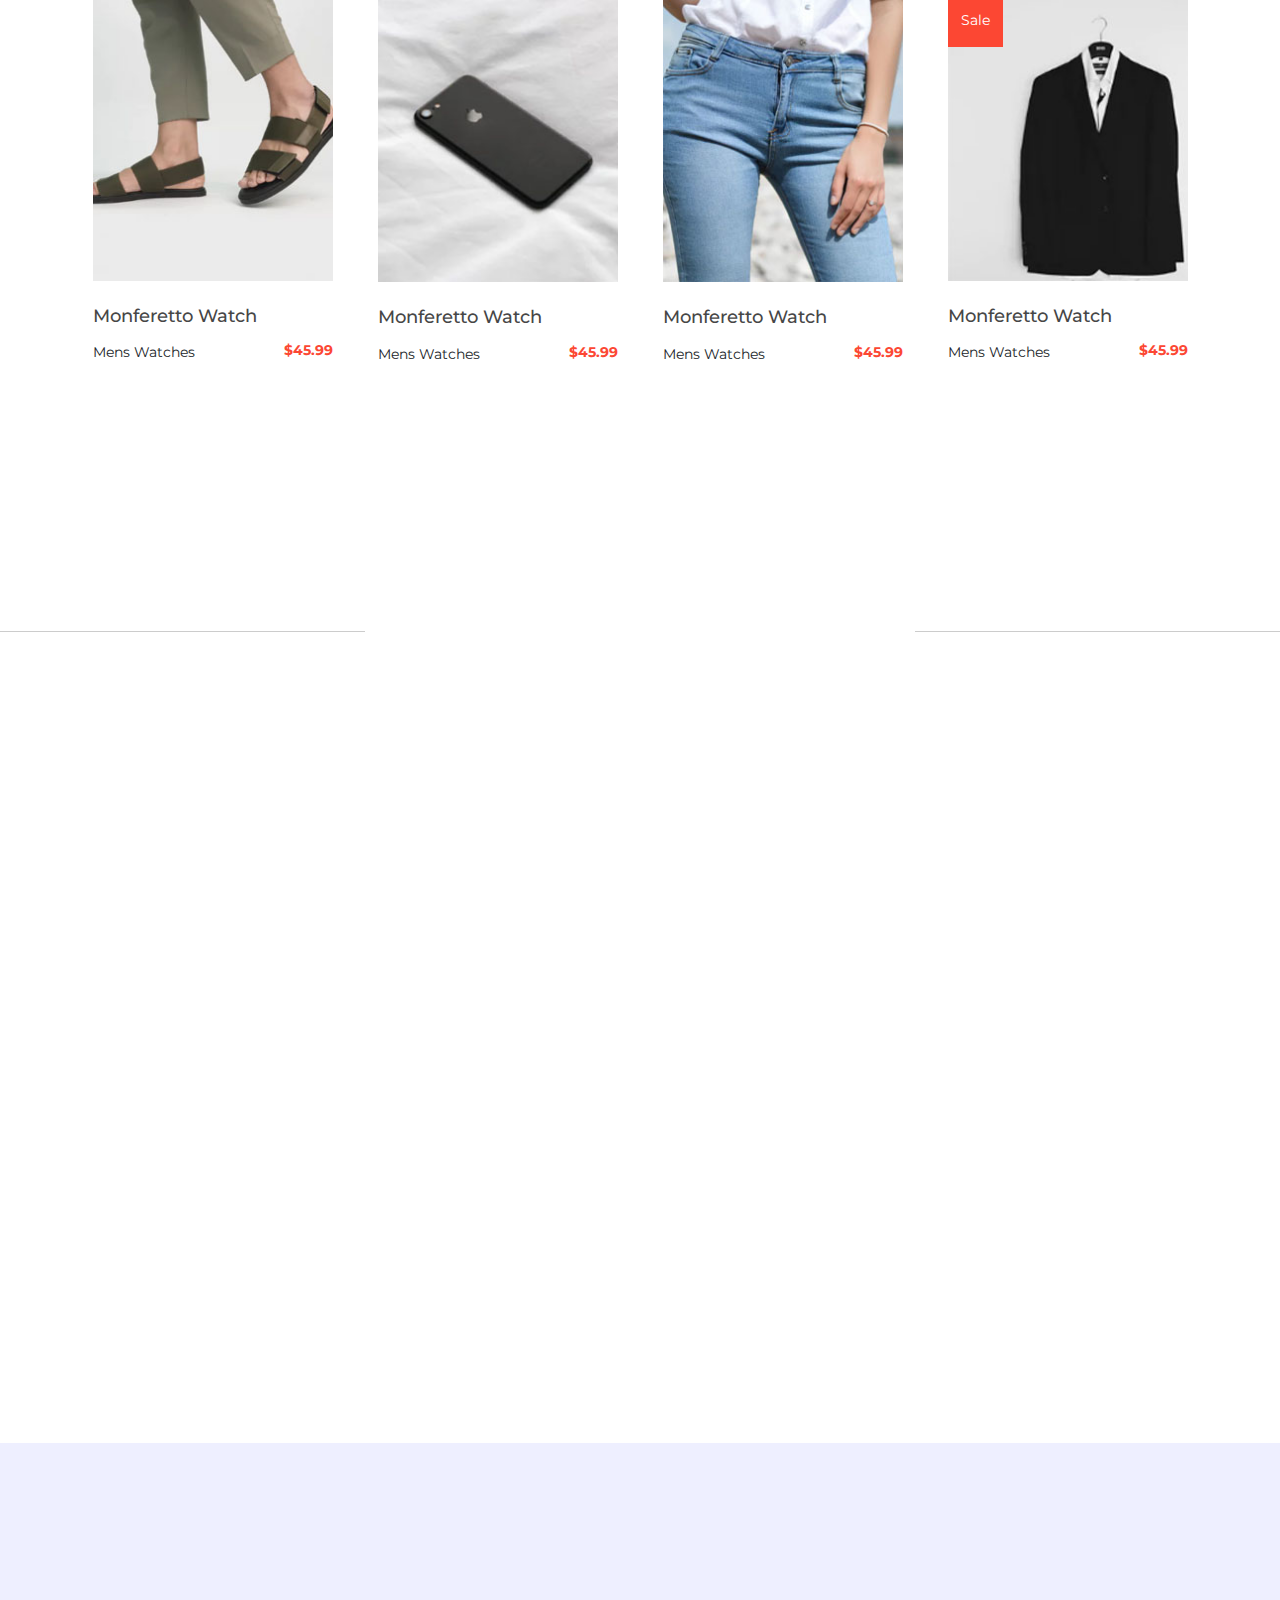
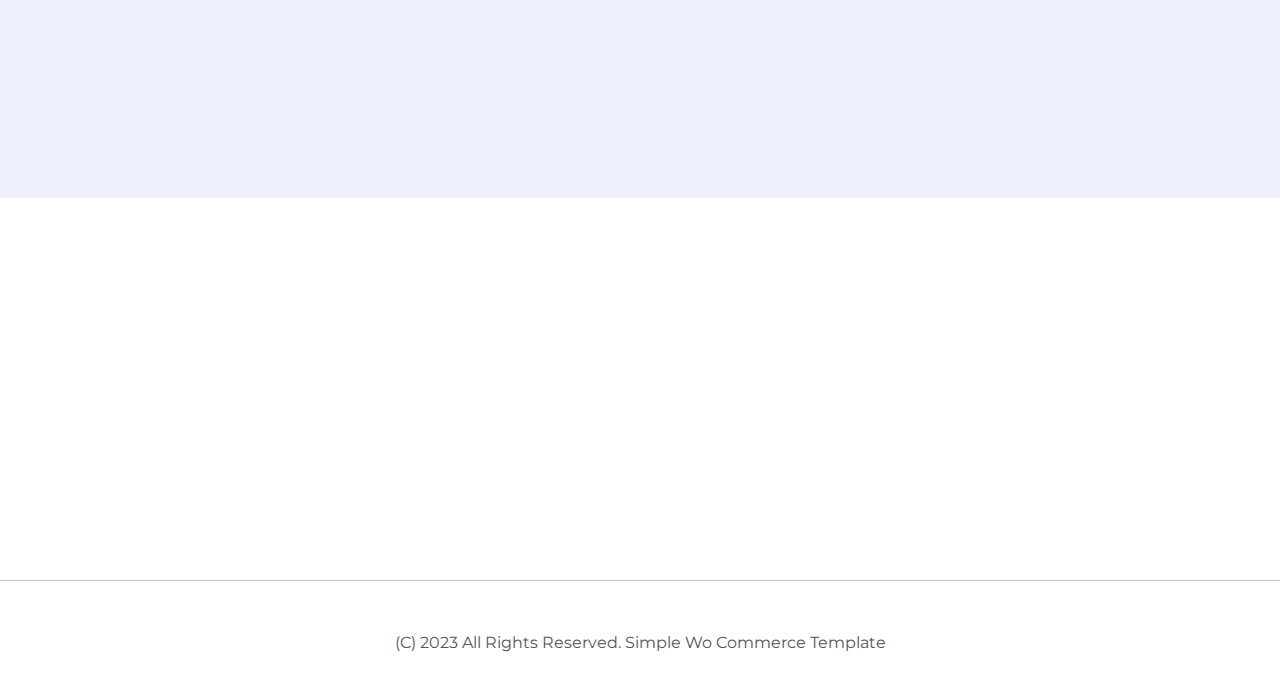
==== commit df99418c: "contact" ====
--- a/index.html
+++ b/index.html
@@ -231,7 +231,7 @@
 
 
 <!-- ==========Items Section ================================================================================================================================== ===================================================================================================================================================================-->
-<section class="item-section">
+<section class="item-section padding-up-down">
   <div class="section-title text-center">
     <div class="section-title-content">
       <h2 class="wow animate__fadeInUp" data-wow-duration="1.5s">top trending items of week</h2>
